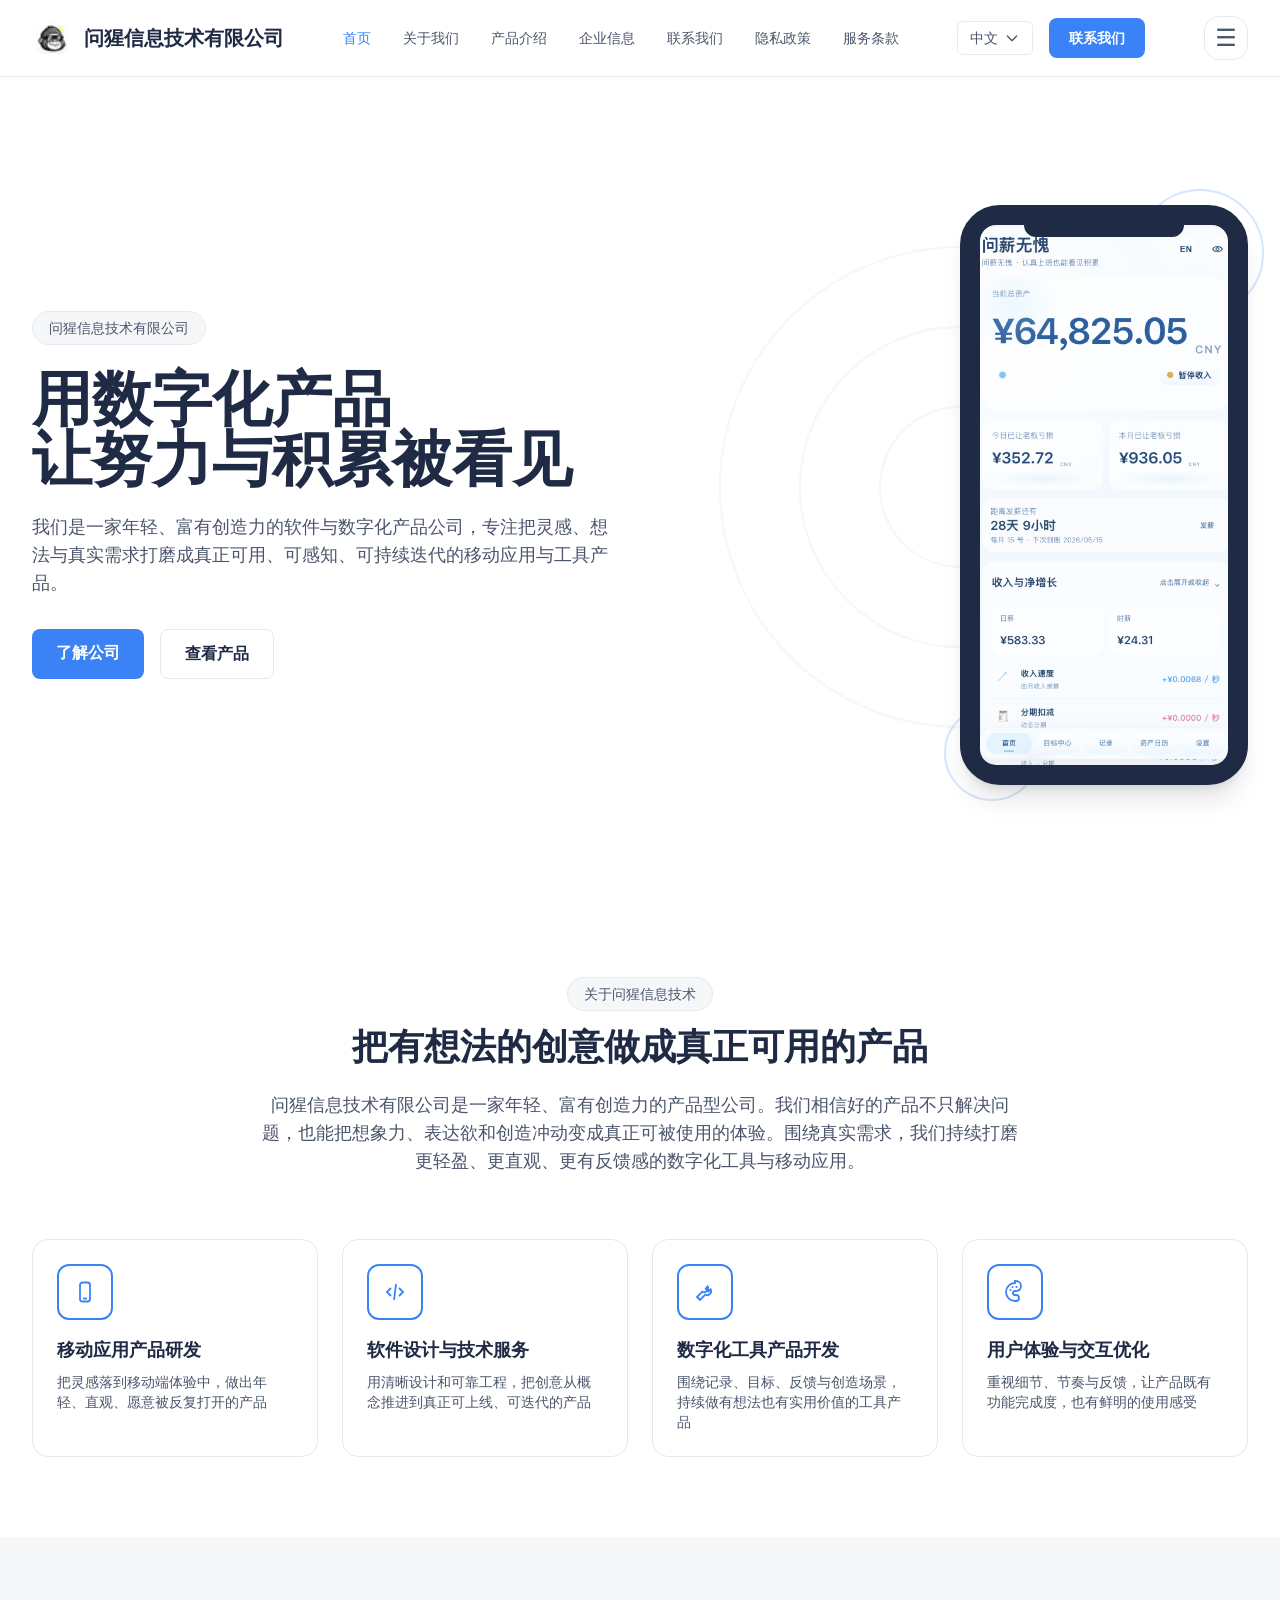
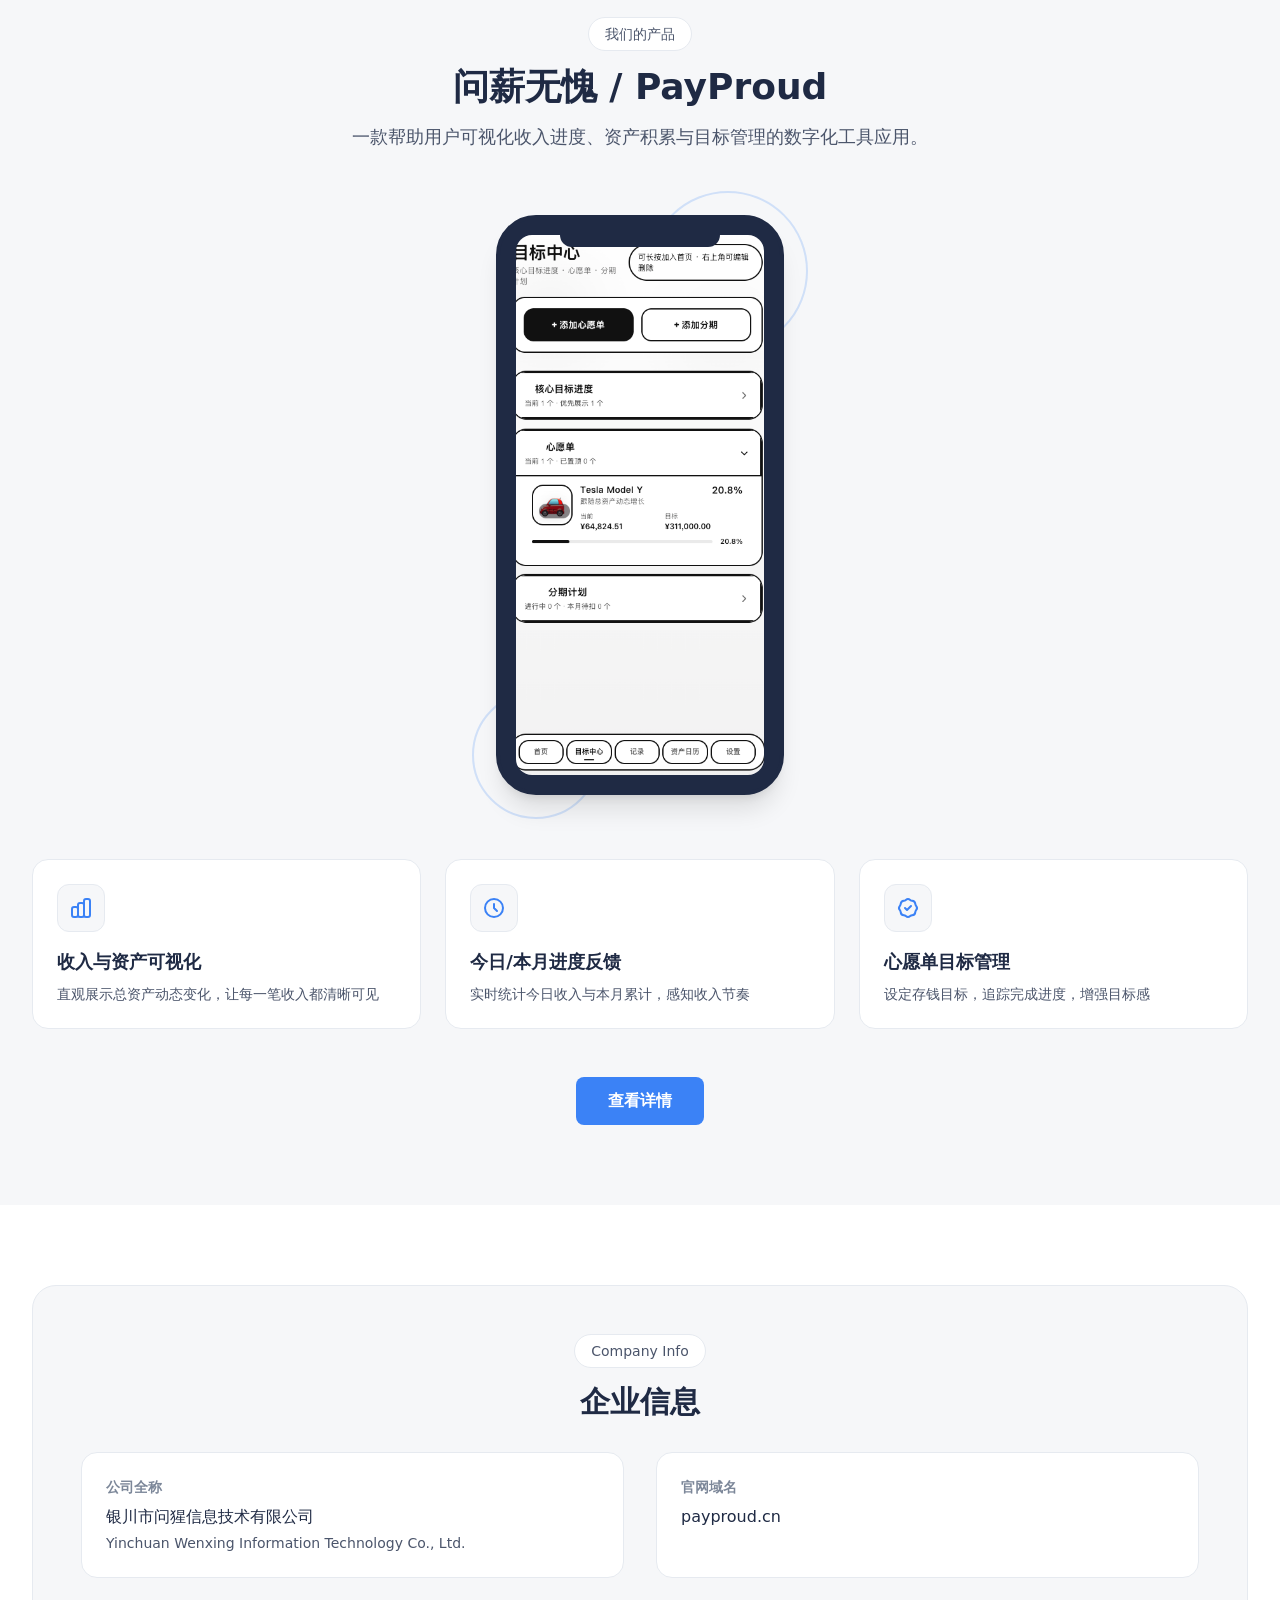
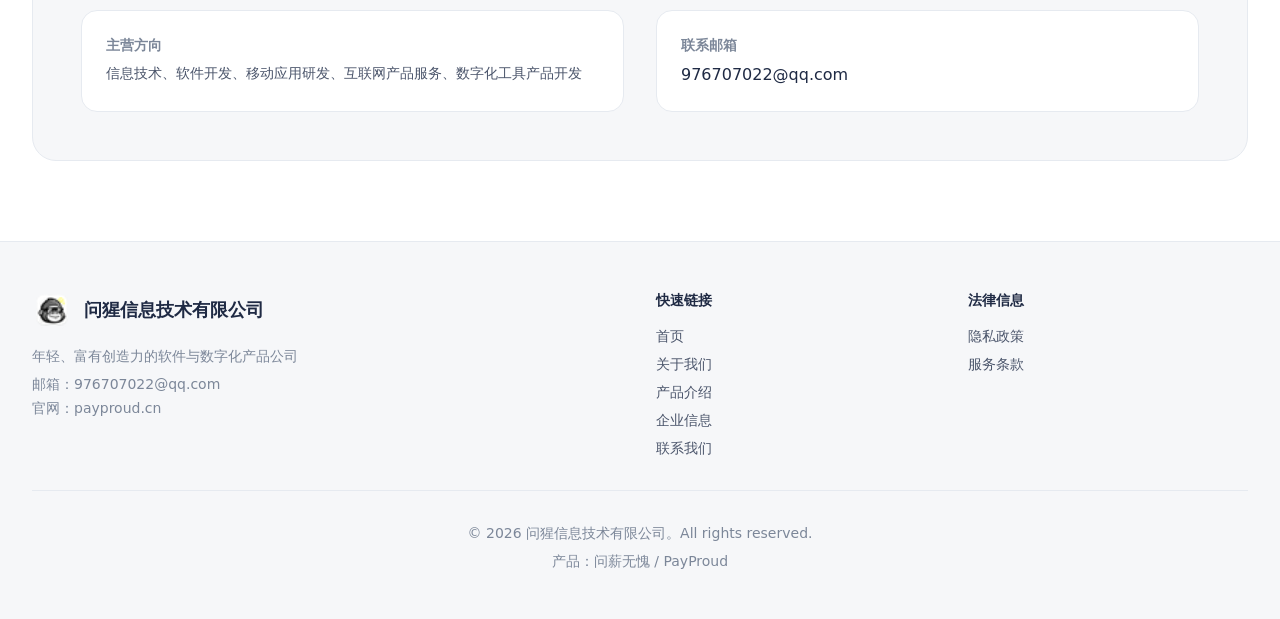
==== index.html @ b12714b0 "Initial website deployment" ====
<!DOCTYPE html>
<html lang="zh-CN">
  <head>
    <meta charset="UTF-8" />
    <meta name="viewport" content="width=device-width, initial-scale=1.0" />
    <title>问猩信息技术有限公司官网 - 年轻且富有创造力的数字化产品公司</title>
    <meta name="description" content="问猩信息技术有限公司是一家年轻、富有创造力的软件与数字化产品公司，专注把有价值的想法打磨成真正可用的移动应用与工具产品。" />
    <link rel="icon" href="favicon.ico" type="image/x-icon" />
    <link rel="stylesheet" href="assets/css/style.css" />
    <script src="assets/js/main.js" defer></script>
  </head>
  <body data-page="home">
    <div data-site-header></div>
    <main>
<div class="min-h-screen bg-white">
        <section class="home-hero relative pt-24 pb-20 md:pt-32 md:pb-28 bg-white overflow-hidden">
          <div class="absolute top-0 right-0 w-1/2 h-full opacity-5">
            <svg viewBox="0 0 400 400" class="w-full h-full">
              <circle cx="200" cy="200" r="150" stroke="#3B82F6" stroke-width="1.5" fill="none" />
              <circle cx="200" cy="200" r="100" stroke="#3B82F6" stroke-width="1.5" fill="none" />
              <circle cx="200" cy="200" r="50" stroke="#3B82F6" stroke-width="1.5" fill="none" />
            </svg>
          </div>
          
          <div class="max-w-7xl mx-auto px-4 sm:px-6 lg:px-8">
            <div class="grid grid-cols-1 lg:grid-cols-2 gap-12 items-center">
              <div>
                <div class="inline-block px-4 py-1.5 bg-[#F6F7F9] border border-[#E6EAF0] rounded-full text-sm text-[#4B556B] mb-6">
                  问猩信息技术有限公司
                </div>
                <h1 class="text-4xl md:text-5xl lg:text-6xl font-bold text-[#1F2A44] leading-tight mb-6">
                  用数字化产品
                  <br />
                  让努力与积累被看见
                </h1>
                <p class="text-lg text-[#4B556B] mb-8 max-w-xl">
                  我们是一家年轻、富有创造力的软件与数字化产品公司，专注把灵感、想法与真实需求打磨成真正可用、可感知、可持续迭代的移动应用与工具产品。
                </p>
                <div class="flex flex-col sm:flex-row gap-4">
                  <a href="about.html" class="px-6 py-3 bg-[#3B82F6] text-white font-semibold rounded-lg hover:bg-[#2563EB] transition-colors text-center">

                    了解公司
                  </a>
                  <a href="product.html" class="px-6 py-3 bg-white text-[#1F2A44] font-semibold rounded-lg border border-[#E6EAF0] hover:bg-[#F6F7F9] transition-colors text-center">

                    查看产品
                  </a>
                </div>
              </div>

              <div class="device-showcase flex justify-center lg:justify-end">
                <div class="relative">
                  <div class="device-orbit device-orbit-lg absolute -top-4 -right-4 w-32 h-32 border-2 border-[#3B82F6]/20 rounded-full" ></div>
                  <div class="device-orbit device-orbit-sm absolute -bottom-4 -left-4 w-24 h-24 border-2 border-[#3B82F6]/20 rounded-full" ></div>
                  <div class="device-frame w-72 h-[580px] bg-[#1F2A44] rounded-[2.5rem] border-4 border-[#1F2A44] shadow-xl overflow-hidden">
                    <div class="device-notch absolute top-0 left-1/2 transform -translate-x-1/2 w-40 h-7 bg-[#1F2A44] rounded-b-xl z-10" ></div>
                    <div class="device-screen w-full h-full flex items-center justify-center p-4">
                      <img
                        src="assets/images/payproud-app-preview.png"
                        alt="问薪无愧首页界面展示"
                        class="w-full h-full object-cover rounded-2xl" />

                    </div>
                  </div>
                </div>
              </div>
            </div>
          </div>
        </section>

        <section class="py-20 bg-white">
          <div class="max-w-7xl mx-auto px-4 sm:px-6 lg:px-8">
            <div class="text-center mb-16">
              <span class="inline-block px-4 py-1.5 bg-[#F6F7F9] border border-[#E6EAF0] rounded-full text-sm text-[#4B556B] mb-4">
                关于问猩信息技术
              </span>
              <h2 class="text-3xl md:text-4xl font-bold text-[#1F2A44] mb-6">
                把有想法的创意做成真正可用的产品
              </h2>
              <p class="text-lg text-[#4B556B] max-w-3xl mx-auto">
                问猩信息技术有限公司是一家年轻、富有创造力的产品型公司。我们相信好的产品不只解决问题，也能把想象力、表达欲和创造冲动变成真正可被使用的体验。围绕真实需求，我们持续打磨更轻盈、更直观、更有反馈感的数字化工具与移动应用。
              </p>
            </div>

            <div class="grid grid-cols-1 md:grid-cols-2 lg:grid-cols-4 gap-6">
              <div class="group p-6 bg-white border border-[#E6EAF0] rounded-2xl hover:shadow-lg hover:shadow-[#1F2A44]/5 transition-all duration-300">
                <div class="w-14 h-14 border-2 border-[#3B82F6] rounded-xl flex items-center justify-center mb-4 group-hover:bg-[#3B82F6] transition-colors">
                  <svg class="w-6 h-6 text-[#3B82F6] group-hover:text-white transition-colors" viewBox="0 0 24 24" fill="none" stroke="currentColor" stroke-width="1.8"><rect x="7" y="2.5" width="10" height="19" rx="2.5"></rect><path d="M10 18.5h4"></path></svg>
                </div>
                <h3 class="text-lg font-semibold text-[#1F2A44] mb-2">
                  移动应用产品研发
                </h3>
                <p class="text-[#4B556B] text-sm">
                  把灵感落到移动端体验中，做出年轻、直观、愿意被反复打开的产品
                </p>
              </div>

              <div class="group p-6 bg-white border border-[#E6EAF0] rounded-2xl hover:shadow-lg hover:shadow-[#1F2A44]/5 transition-all duration-300">
                <div class="w-14 h-14 border-2 border-[#3B82F6] rounded-xl flex items-center justify-center mb-4 group-hover:bg-[#3B82F6] transition-colors">
                  <svg class="w-6 h-6 text-[#3B82F6] group-hover:text-white transition-colors" viewBox="0 0 24 24" fill="none" stroke="currentColor" stroke-width="1.8"><path d="M8 8l-4 4 4 4"></path><path d="M16 8l4 4-4 4"></path><path d="M13 4l-2 16"></path></svg>
                </div>
                <h3 class="text-lg font-semibold text-[#1F2A44] mb-2">
                  软件设计与技术服务
                </h3>
                <p class="text-[#4B556B] text-sm">
                  用清晰设计和可靠工程，把创意从概念推进到真正可上线、可迭代的产品
                </p>
              </div>

              <div class="group p-6 bg-white border border-[#E6EAF0] rounded-2xl hover:shadow-lg hover:shadow-[#1F2A44]/5 transition-all duration-300">
                <div class="w-14 h-14 border-2 border-[#3B82F6] rounded-xl flex items-center justify-center mb-4 group-hover:bg-[#3B82F6] transition-colors">
                  <svg class="w-6 h-6 text-[#3B82F6] group-hover:text-white transition-colors" viewBox="0 0 24 24" fill="none" stroke="currentColor" stroke-width="1.8"><path d="M14.7 6.3a4 4 0 01-5.4 5.4L4 17l3 3 5.3-5.3a4 4 0 005.4-5.4l-2.2 2.2-2.8-2.8 2-2.4z"></path></svg>
                </div>
                <h3 class="text-lg font-semibold text-[#1F2A44] mb-2">
                  数字化工具产品开发
                </h3>
                <p class="text-[#4B556B] text-sm">
                  围绕记录、目标、反馈与创造场景，持续做有想法也有实用价值的工具产品
                </p>
              </div>

              <div class="group p-6 bg-white border border-[#E6EAF0] rounded-2xl hover:shadow-lg hover:shadow-[#1F2A44]/5 transition-all duration-300">
                <div class="w-14 h-14 border-2 border-[#3B82F6] rounded-xl flex items-center justify-center mb-4 group-hover:bg-[#3B82F6] transition-colors">
                  <svg class="w-6 h-6 text-[#3B82F6] group-hover:text-white transition-colors" viewBox="0 0 24 24" fill="none" stroke="currentColor" stroke-width="1.8"><path d="M12 3a9 9 0 100 18h1a3 3 0 000-6h-1a2 2 0 010-4h1a5 5 0 000-10h-1z"></path><circle cx="7.5" cy="10" r="1" fill="currentColor" stroke="none"></circle><circle cx="9.5" cy="7" r="1" fill="currentColor" stroke="none"></circle><circle cx="13.5" cy="7" r="1" fill="currentColor" stroke="none"></circle><circle cx="16.5" cy="10" r="1" fill="currentColor" stroke="none"></circle></svg>
                </div>
                <h3 class="text-lg font-semibold text-[#1F2A44] mb-2">
                  用户体验与交互优化
                </h3>
                <p class="text-[#4B556B] text-sm">
                  重视细节、节奏与反馈，让产品既有功能完成度，也有鲜明的使用感受
                </p>
              </div>
            </div>
          </div>
        </section>

        <section class="py-20 bg-[#F6F7F9]">
          <div class="max-w-7xl mx-auto px-4 sm:px-6 lg:px-8">
            <div class="text-center mb-16">
              <span class="inline-block px-4 py-1.5 bg-white border border-[#E6EAF0] rounded-full text-sm text-[#4B556B] mb-4">
                我们的产品
              </span>
              <h2 class="text-3xl md:text-4xl font-bold text-[#1F2A44] mb-4">
                问薪无愧 / PayProud
              </h2>
              <p class="text-lg text-[#4B556B] max-w-2xl mx-auto">
                一款帮助用户可视化收入进度、资产积累与目标管理的数字化工具应用。
              </p>
            </div>

            <div class="device-showcase flex justify-center mb-16">
              <div class="relative">
                <div class="device-orbit device-orbit-lg absolute -top-6 -right-6 w-40 h-40 border-2 border-[#3B82F6]/20 rounded-full" ></div>
                <div class="device-orbit device-orbit-sm absolute -bottom-6 -left-6 w-32 h-32 border-2 border-[#3B82F6]/20 rounded-full" ></div>
                <div class="device-frame w-72 h-[580px] bg-[#1F2A44] rounded-[2.5rem] border-4 border-[#1F2A44] shadow-xl overflow-hidden">
                  <div class="device-notch absolute top-0 left-1/2 transform -translate-x-1/2 w-40 h-7 bg-[#1F2A44] rounded-b-xl z-10" ></div>
                  <div class="device-screen w-full h-full flex items-center justify-center p-4 mr-0 ml-0 mt-0">
                    <img
                      src="assets/images/payproud-product-preview.png"
                      alt="问薪无愧目标中心界面展示"
                      class="w-full h-full object-cover rounded-2xl" />

                  </div>
                </div>
              </div>
            </div>

            <div class="grid grid-cols-1 md:grid-cols-3 gap-6 mb-12">
              <div class="p-6 bg-white border border-[#E6EAF0] rounded-2xl">
                <div class="w-12 h-12 bg-[#F6F7F9] border border-[#E6EAF0] rounded-xl flex items-center justify-center mb-4">
                  <svg class="w-6 h-6 text-[#3B82F6]" fill="none" stroke="currentColor" viewBox="0 0 24 24">
                    <path stroke-linecap="round" stroke-linejoin="round" stroke-width="2" d="M9 19v-6a2 2 0 00-2-2H5a2 2 0 00-2 2v6a2 2 0 002 2h2a2 2 0 002-2zm0 0V9a2 2 0 012-2h2a2 2 0 012 2v10m-6 0a2 2 0 002 2h2a2 2 0 002-2m0 0V5a2 2 0 012-2h2a2 2 0 012 2v14a2 2 0 01-2 2h-2a2 2 0 01-2-2z" />
                  </svg>
                </div>
                <h3 class="text-lg font-semibold text-[#1F2A44] mb-2">
                  收入与资产可视化
                </h3>
                <p class="text-[#4B556B] text-sm">
                  直观展示总资产动态变化，让每一笔收入都清晰可见
                </p>
              </div>

              <div class="p-6 bg-white border border-[#E6EAF0] rounded-2xl">
                <div class="w-12 h-12 bg-[#F6F7F9] border border-[#E6EAF0] rounded-xl flex items-center justify-center mb-4">
                  <svg class="w-6 h-6 text-[#3B82F6]" fill="none" stroke="currentColor" viewBox="0 0 24 24">
                    <path stroke-linecap="round" stroke-linejoin="round" stroke-width="2" d="M12 8v4l3 3m6-3a9 9 0 11-18 0 9 9 0 0118 0z" />
                  </svg>
                </div>
                <h3 class="text-lg font-semibold text-[#1F2A44] mb-2">
                  今日/本月进度反馈
                </h3>
                <p class="text-[#4B556B] text-sm">
                  实时统计今日收入与本月累计，感知收入节奏
                </p>
              </div>

              <div class="p-6 bg-white border border-[#E6EAF0] rounded-2xl">
                <div class="w-12 h-12 bg-[#F6F7F9] border border-[#E6EAF0] rounded-xl flex items-center justify-center mb-4">
                  <svg class="w-6 h-6 text-[#3B82F6]" fill="none" stroke="currentColor" viewBox="0 0 24 24">
                    <path stroke-linecap="round" stroke-linejoin="round" stroke-width="2" d="M9 12l2 2 4-4M7.835 4.697a3.42 3.42 0 001.946-.806 3.42 3.42 0 014.438 0 3.42 3.42 0 001.946.806 3.42 3.42 0 013.138 3.138 3.42 3.42 0 00.806 1.946 3.42 3.42 0 010 4.438 3.42 3.42 0 00-.806 1.946 3.42 3.42 0 01-3.138 3.138 3.42 3.42 0 00-1.946.806 3.42 3.42 0 01-4.438 0 3.42 3.42 0 00-1.946-.806 3.42 3.42 0 01-3.138-3.138 3.42 3.42 0 00-.806-1.946 3.42 3.42 0 010-4.438 3.42 3.42 0 00.806-1.946 3.42 3.42 0 013.138-3.138z" />
                  </svg>
                </div>
                <h3 class="text-lg font-semibold text-[#1F2A44] mb-2">
                  心愿单目标管理
                </h3>
                <p class="text-[#4B556B] text-sm">
                  设定存钱目标，追踪完成进度，增强目标感
                </p>
              </div>
            </div>

            <div class="text-center">
              <a href="product.html" class="inline-block px-8 py-3 bg-[#3B82F6] text-white font-semibold rounded-lg hover:bg-[#2563EB] transition-colors">

                查看详情
              </a>
            </div>
          </div>
        </section>

        <section class="py-20 bg-white">
          <div class="max-w-7xl mx-auto px-4 sm:px-6 lg:px-8">
            <div class="bg-[#F6F7F9] border border-[#E6EAF0] rounded-3xl p-8 md:p-12">
              <div class="text-center mb-8">
                <span class="inline-block px-4 py-1.5 bg-white border border-[#E6EAF0] rounded-full text-sm text-[#4B556B] mb-4">
                  Company Info
                </span>
                <h2 class="text-2xl md:text-3xl font-bold text-[#1F2A44] mb-4">
                  企业信息
                </h2>
              </div>
              <div class="grid grid-cols-1 md:grid-cols-2 gap-8">
                <div class="p-6 bg-white border border-[#E6EAF0] rounded-2xl">
                  <h3 class="text-sm font-semibold text-[#7C8799] mb-2">
                    公司全称
                  </h3>
                  <p class="text-[#1F2A44] font-medium mb-1">
                    银川市问猩信息技术有限公司
                  </p>
                  <p class="text-[#4B556B] text-sm">
                    Yinchuan Wenxing Information Technology Co., Ltd.
                  </p>
                </div>
                <div class="p-6 bg-white border border-[#E6EAF0] rounded-2xl">
                  <h3 class="text-sm font-semibold text-[#7C8799] mb-2">
                    官网域名
                  </h3>
                  <p class="text-[#1F2A44] font-medium">
                    payproud.cn
                  </p>
                </div>
                <div class="p-6 bg-white border border-[#E6EAF0] rounded-2xl">
                  <h3 class="text-sm font-semibold text-[#7C8799] mb-2">
                    主营方向
                  </h3>
                  <p class="text-[#4B556B] text-sm">
                    信息技术、软件开发、移动应用研发、互联网产品服务、数字化工具产品开发
                  </p>
                </div>
                <div class="p-6 bg-white border border-[#E6EAF0] rounded-2xl">
                  <h3 class="text-sm font-semibold text-[#7C8799] mb-2">
                    联系邮箱
                  </h3>
                  <p class="text-[#1F2A44] font-medium">
                    976707022@qq.com
                  </p>
                </div>
              </div>
            </div>
          </div>
        </section>
      </div>
    </main>
    <div data-site-footer></div>
  </body>
</html>
---- assets/css/style.css ----
*, ::before, ::after {
  --tw-border-spacing-x: 0;
  --tw-border-spacing-y: 0;
  --tw-translate-x: 0;
  --tw-translate-y: 0;
  --tw-rotate: 0;
  --tw-skew-x: 0;
  --tw-skew-y: 0;
  --tw-scale-x: 1;
  --tw-scale-y: 1;
  --tw-pan-x:  ;
  --tw-pan-y:  ;
  --tw-pinch-zoom:  ;
  --tw-scroll-snap-strictness: proximity;
  --tw-gradient-from-position:  ;
  --tw-gradient-via-position:  ;
  --tw-gradient-to-position:  ;
  --tw-ordinal:  ;
  --tw-slashed-zero:  ;
  --tw-numeric-figure:  ;
  --tw-numeric-spacing:  ;
  --tw-numeric-fraction:  ;
  --tw-ring-inset:  ;
  --tw-ring-offset-width: 0px;
  --tw-ring-offset-color: #fff;
  --tw-ring-color: rgb(59 130 246 / 0.5);
  --tw-ring-offset-shadow: 0 0 #0000;
  --tw-ring-shadow: 0 0 #0000;
  --tw-shadow: 0 0 #0000;
  --tw-shadow-colored: 0 0 #0000;
  --tw-blur:  ;
  --tw-brightness:  ;
  --tw-contrast:  ;
  --tw-grayscale:  ;
  --tw-hue-rotate:  ;
  --tw-invert:  ;
  --tw-saturate:  ;
  --tw-sepia:  ;
  --tw-drop-shadow:  ;
  --tw-backdrop-blur:  ;
  --tw-backdrop-brightness:  ;
  --tw-backdrop-contrast:  ;
  --tw-backdrop-grayscale:  ;
  --tw-backdrop-hue-rotate:  ;
  --tw-backdrop-invert:  ;
  --tw-backdrop-opacity:  ;
  --tw-backdrop-saturate:  ;
  --tw-backdrop-sepia:  ;
  --tw-contain-size:  ;
  --tw-contain-layout:  ;
  --tw-contain-paint:  ;
  --tw-contain-style:  ;
}

::backdrop {
  --tw-border-spacing-x: 0;
  --tw-border-spacing-y: 0;
  --tw-translate-x: 0;
  --tw-translate-y: 0;
  --tw-rotate: 0;
  --tw-skew-x: 0;
  --tw-skew-y: 0;
  --tw-scale-x: 1;
  --tw-scale-y: 1;
  --tw-pan-x:  ;
  --tw-pan-y:  ;
  --tw-pinch-zoom:  ;
  --tw-scroll-snap-strictness: proximity;
  --tw-gradient-from-position:  ;
  --tw-gradient-via-position:  ;
  --tw-gradient-to-position:  ;
  --tw-ordinal:  ;
  --tw-slashed-zero:  ;
  --tw-numeric-figure:  ;
  --tw-numeric-spacing:  ;
  --tw-numeric-fraction:  ;
  --tw-ring-inset:  ;
  --tw-ring-offset-width: 0px;
  --tw-ring-offset-color: #fff;
  --tw-ring-color: rgb(59 130 246 / 0.5);
  --tw-ring-offset-shadow: 0 0 #0000;
  --tw-ring-shadow: 0 0 #0000;
  --tw-shadow: 0 0 #0000;
  --tw-shadow-colored: 0 0 #0000;
  --tw-blur:  ;
  --tw-brightness:  ;
  --tw-contrast:  ;
  --tw-grayscale:  ;
  --tw-hue-rotate:  ;
  --tw-invert:  ;
  --tw-saturate:  ;
  --tw-sepia:  ;
  --tw-drop-shadow:  ;
  --tw-backdrop-blur:  ;
  --tw-backdrop-brightness:  ;
  --tw-backdrop-contrast:  ;
  --tw-backdrop-grayscale:  ;
  --tw-backdrop-hue-rotate:  ;
  --tw-backdrop-invert:  ;
  --tw-backdrop-opacity:  ;
  --tw-backdrop-saturate:  ;
  --tw-backdrop-sepia:  ;
  --tw-contain-size:  ;
  --tw-contain-layout:  ;
  --tw-contain-paint:  ;
  --tw-contain-style:  ;
}/*
! tailwindcss v3.4.18 | MIT License | https://tailwindcss.com
*//*
1. Prevent padding and border from affecting element width. (https://github.com/mozdevs/cssremedy/issues/4)
2. Allow adding a border to an element by just adding a border-width. (https://github.com/tailwindcss/tailwindcss/pull/116)
*/

*,
::before,
::after {
  box-sizing: border-box; /* 1 */
  border-width: 0; /* 2 */
  border-style: solid; /* 2 */
  border-color: #e5e7eb; /* 2 */
}

::before,
::after {
  --tw-content: '';
}

/*
1. Use a consistent sensible line-height in all browsers.
2. Prevent adjustments of font size after orientation changes in iOS.
3. Use a more readable tab size.
4. Use the user's configured `sans` font-family by default.
5. Use the user's configured `sans` font-feature-settings by default.
6. Use the user's configured `sans` font-variation-settings by default.
7. Disable tap highlights on iOS
*/

html,
:host {
  line-height: 1.5; /* 1 */
  -webkit-text-size-adjust: 100%; /* 2 */
  -moz-tab-size: 4; /* 3 */
  -o-tab-size: 4;
     tab-size: 4; /* 3 */
  font-family: ui-sans-serif, system-ui, sans-serif, "Apple Color Emoji", "Segoe UI Emoji", "Segoe UI Symbol", "Noto Color Emoji"; /* 4 */
  font-feature-settings: normal; /* 5 */
  font-variation-settings: normal; /* 6 */
  -webkit-tap-highlight-color: transparent; /* 7 */
}

/*
1. Remove the margin in all browsers.
2. Inherit line-height from `html` so users can set them as a class directly on the `html` element.
*/

body {
  margin: 0; /* 1 */
  line-height: inherit; /* 2 */
}

/*
1. Add the correct height in Firefox.
2. Correct the inheritance of border color in Firefox. (https://bugzilla.mozilla.org/show_bug.cgi?id=190655)
3. Ensure horizontal rules are visible by default.
*/

hr {
  height: 0; /* 1 */
  color: inherit; /* 2 */
  border-top-width: 1px; /* 3 */
}

/*
Add the correct text decoration in Chrome, Edge, and Safari.
*/

abbr:where([title]) {
  -webkit-text-decoration: underline dotted;
          text-decoration: underline dotted;
}

/*
Remove the default font size and weight for headings.
*/

h1,
h2,
h3,
h4,
h5,
h6 {
  font-size: inherit;
  font-weight: inherit;
}

/*
Reset links to optimize for opt-in styling instead of opt-out.
*/

a {
  color: inherit;
  text-decoration: inherit;
}

/*
Add the correct font weight in Edge and Safari.
*/

b,
strong {
  font-weight: bolder;
}

/*
1. Use the user's configured `mono` font-family by default.
2. Use the user's configured `mono` font-feature-settings by default.
3. Use the user's configured `mono` font-variation-settings by default.
4. Correct the odd `em` font sizing in all browsers.
*/

code,
kbd,
samp,
pre {
  font-family: ui-monospace, SFMono-Regular, Menlo, Monaco, Consolas, "Liberation Mono", "Courier New", monospace; /* 1 */
  font-feature-settings: normal; /* 2 */
  font-variation-settings: normal; /* 3 */
  font-size: 1em; /* 4 */
}

/*
Add the correct font size in all browsers.
*/

small {
  font-size: 80%;
}

/*
Prevent `sub` and `sup` elements from affecting the line height in all browsers.
*/

sub,
sup {
  font-size: 75%;
  line-height: 0;
  position: relative;
  vertical-align: baseline;
}

sub {
  bottom: -0.25em;
}

sup {
  top: -0.5em;
}

/*
1. Remove text indentation from table contents in Chrome and Safari. (https://bugs.chromium.org/p/chromium/issues/detail?id=999088, https://bugs.webkit.org/show_bug.cgi?id=201297)
2. Correct table border color inheritance in all Chrome and Safari. (https://bugs.chromium.org/p/chromium/issues/detail?id=935729, https://bugs.webkit.org/show_bug.cgi?id=195016)
3. Remove gaps between table borders by default.
*/

table {
  text-indent: 0; /* 1 */
  border-color: inherit; /* 2 */
  border-collapse: collapse; /* 3 */
}

/*
1. Change the font styles in all browsers.
2. Remove the margin in Firefox and Safari.
3. Remove default padding in all browsers.
*/

button,
input,
optgroup,
select,
textarea {
  font-family: inherit; /* 1 */
  font-feature-settings: inherit; /* 1 */
  font-variation-settings: inherit; /* 1 */
  font-size: 100%; /* 1 */
  font-weight: inherit; /* 1 */
  line-height: inherit; /* 1 */
  letter-spacing: inherit; /* 1 */
  color: inherit; /* 1 */
  margin: 0; /* 2 */
  padding: 0; /* 3 */
}

/*
Remove the inheritance of text transform in Edge and Firefox.
*/

button,
select {
  text-transform: none;
}

/*
1. Correct the inability to style clickable types in iOS and Safari.
2. Remove default button styles.
*/

button,
input:where([type='button']),
input:where([type='reset']),
input:where([type='submit']) {
  -webkit-appearance: button; /* 1 */
  background-color: transparent; /* 2 */
  background-image: none; /* 2 */
}

/*
Use the modern Firefox focus style for all focusable elements.
*/

:-moz-focusring {
  outline: auto;
}

/*
Remove the additional `:invalid` styles in Firefox. (https://github.com/mozilla/gecko-dev/blob/2f9eacd9d3d995c937b4251a5557d95d494c9be1/layout/style/res/forms.css#L728-L737)
*/

:-moz-ui-invalid {
  box-shadow: none;
}

/*
Add the correct vertical alignment in Chrome and Firefox.
*/

progress {
  vertical-align: baseline;
}

/*
Correct the cursor style of increment and decrement buttons in Safari.
*/

::-webkit-inner-spin-button,
::-webkit-outer-spin-button {
  height: auto;
}

/*
1. Correct the odd appearance in Chrome and Safari.
2. Correct the outline style in Safari.
*/

[type='search'] {
  -webkit-appearance: textfield; /* 1 */
  outline-offset: -2px; /* 2 */
}

/*
Remove the inner padding in Chrome and Safari on macOS.
*/

::-webkit-search-decoration {
  -webkit-appearance: none;
}

/*
1. Correct the inability to style clickable types in iOS and Safari.
2. Change font properties to `inherit` in Safari.
*/

::-webkit-file-upload-button {
  -webkit-appearance: button; /* 1 */
  font: inherit; /* 2 */
}

/*
Add the correct display in Chrome and Safari.
*/

summary {
  display: list-item;
}

/*
Removes the default spacing and border for appropriate elements.
*/

blockquote,
dl,
dd,
h1,
h2,
h3,
h4,
h5,
h6,
hr,
figure,
p,
pre {
  margin: 0;
}

fieldset {
  margin: 0;
  padding: 0;
}

legend {
  padding: 0;
}

ol,
ul,
menu {
  list-style: none;
  margin: 0;
  padding: 0;
}

/*
Reset default styling for dialogs.
*/
dialog {
  padding: 0;
}

/*
Prevent resizing textareas horizontally by default.
*/

textarea {
  resize: vertical;
}

/*
1. Reset the default placeholder opacity in Firefox. (https://github.com/tailwindlabs/tailwindcss/issues/3300)
2. Set the default placeholder color to the user's configured gray 400 color.
*/

input::-moz-placeholder, textarea::-moz-placeholder {
  opacity: 1; /* 1 */
  color: #9ca3af; /* 2 */
}

input::placeholder,
textarea::placeholder {
  opacity: 1; /* 1 */
  color: #9ca3af; /* 2 */
}

/*
Set the default cursor for buttons.
*/

button,
[role="button"] {
  cursor: pointer;
}

/*
Make sure disabled buttons don't get the pointer cursor.
*/
:disabled {
  cursor: default;
}

/*
1. Make replaced elements `display: block` by default. (https://github.com/mozdevs/cssremedy/issues/14)
2. Add `vertical-align: middle` to align replaced elements more sensibly by default. (https://github.com/jensimmons/cssremedy/issues/14#issuecomment-634934210)
   This can trigger a poorly considered lint error in some tools but is included by design.
*/

img,
svg,
video,
canvas,
audio,
iframe,
embed,
object {
  display: block; /* 1 */
  vertical-align: middle; /* 2 */
}

/*
Constrain images and videos to the parent width and preserve their intrinsic aspect ratio. (https://github.com/mozdevs/cssremedy/issues/14)
*/

img,
video {
  max-width: 100%;
  height: auto;
}

/* Make elements with the HTML hidden attribute stay hidden by default */
[hidden]:where(:not([hidden="until-found"])) {
  display: none;
}
  :root {
    --background: 0 0% 100%;
    --foreground: 0 0% 3.9%;
    --card: 0 0% 100%;
    --card-foreground: 0 0% 3.9%;
    --popover: 0 0% 100%;
    --popover-foreground: 0 0% 3.9%;
    --primary: 0 0% 9%;
    --primary-foreground: 0 0% 98%;
    --secondary: 0 0% 96.1%;
    --secondary-foreground: 0 0% 9%;
    --muted: 0 0% 96.1%;
    --muted-foreground: 0 0% 45.1%;
    --accent: 0 0% 96.1%;
    --accent-foreground: 0 0% 9%;
    --destructive: 0 84.2% 60.2%;
    --destructive-foreground: 0 0% 98%;
    --border: 0 0% 89.8%;
    --input: 0 0% 89.8%;
    --ring: 0 0% 3.9%;
    --chart-1: 12 76% 61%;
    --chart-2: 173 58% 39%;
    --chart-3: 197 37% 24%;
    --chart-4: 43 74% 66%;
    --chart-5: 27 87% 67%;
    --radius: 0.5rem;
    --sidebar-background: 0 0% 98%;
    --sidebar-foreground: 240 5.3% 26.1%;
    --sidebar-primary: 240 5.9% 10%;
    --sidebar-primary-foreground: 0 0% 98%;
    --sidebar-accent: 240 4.8% 95.9%;
    --sidebar-accent-foreground: 240 5.9% 10%;
    --sidebar-border: 220 13% 91%;
    --sidebar-ring: 217.2 91.2% 59.8%
  }
  * {
  border-color: hsl(var(--border));
}

  body {
  background-color: hsl(var(--background));
  color: hsl(var(--foreground));
}
.prose {
  color: var(--tw-prose-body);
  max-width: 100ch;
}
.prose :where(p):not(:where([class~="not-prose"],[class~="not-prose"] *)) {
  margin-top: 1.25em;
  margin-bottom: 1.25em;
}
.prose :where([class~="lead"]):not(:where([class~="not-prose"],[class~="not-prose"] *)) {
  color: var(--tw-prose-lead);
  font-size: 1.25em;
  line-height: 1.6;
  margin-top: 1.2em;
  margin-bottom: 1.2em;
}
.prose :where(a):not(:where([class~="not-prose"],[class~="not-prose"] *)) {
  color: var(--tw-prose-links);
  text-decoration: underline;
  font-weight: 500;
}
.prose :where(strong):not(:where([class~="not-prose"],[class~="not-prose"] *)) {
  color: var(--tw-prose-bold);
  font-weight: 600;
}
.prose :where(a strong):not(:where([class~="not-prose"],[class~="not-prose"] *)) {
  color: inherit;
}
.prose :where(blockquote strong):not(:where([class~="not-prose"],[class~="not-prose"] *)) {
  color: inherit;
}
.prose :where(thead th strong):not(:where([class~="not-prose"],[class~="not-prose"] *)) {
  color: inherit;
}
.prose :where(ol):not(:where([class~="not-prose"],[class~="not-prose"] *)) {
  list-style-type: decimal;
  margin-top: 1.25em;
  margin-bottom: 1.25em;
  padding-inline-start: 1.625em;
}
.prose :where(ol[type="A"]):not(:where([class~="not-prose"],[class~="not-prose"] *)) {
  list-style-type: upper-alpha;
}
.prose :where(ol[type="a"]):not(:where([class~="not-prose"],[class~="not-prose"] *)) {
  list-style-type: lower-alpha;
}
.prose :where(ol[type="A" s]):not(:where([class~="not-prose"],[class~="not-prose"] *)) {
  list-style-type: upper-alpha;
}
.prose :where(ol[type="a" s]):not(:where([class~="not-prose"],[class~="not-prose"] *)) {
  list-style-type: lower-alpha;
}
.prose :where(ol[type="I"]):not(:where([class~="not-prose"],[class~="not-prose"] *)) {
  list-style-type: upper-roman;
}
.prose :where(ol[type="i"]):not(:where([class~="not-prose"],[class~="not-prose"] *)) {
  list-style-type: lower-roman;
}
.prose :where(ol[type="I" s]):not(:where([class~="not-prose"],[class~="not-prose"] *)) {
  list-style-type: upper-roman;
}
.prose :where(ol[type="i" s]):not(:where([class~="not-prose"],[class~="not-prose"] *)) {
  list-style-type: lower-roman;
}
.prose :where(ol[type="1"]):not(:where([class~="not-prose"],[class~="not-prose"] *)) {
  list-style-type: decimal;
}
.prose :where(ul):not(:where([class~="not-prose"],[class~="not-prose"] *)) {
  list-style-type: disc;
  margin-top: 1.25em;
  margin-bottom: 1.25em;
  padding-inline-start: 1.625em;
}
.prose :where(ol > li):not(:where([class~="not-prose"],[class~="not-prose"] *))::marker {
  font-weight: 400;
  color: var(--tw-prose-counters);
}
.prose :where(ul > li):not(:where([class~="not-prose"],[class~="not-prose"] *))::marker {
  color: var(--tw-prose-bullets);
}
.prose :where(dt):not(:where([class~="not-prose"],[class~="not-prose"] *)) {
  color: var(--tw-prose-headings);
  font-weight: 600;
  margin-top: 1.25em;
}
.prose :where(hr):not(:where([class~="not-prose"],[class~="not-prose"] *)) {
  border-color: var(--tw-prose-hr);
  border-top-width: 1px;
  margin-top: 3em;
  margin-bottom: 3em;
}
.prose :where(blockquote):not(:where([class~="not-prose"],[class~="not-prose"] *)) {
  font-weight: 500;
  font-style: italic;
  color: var(--tw-prose-quotes);
  border-inline-start-width: 0.25rem;
  border-inline-start-color: var(--tw-prose-quote-borders);
  quotes: "\201C""\201D""\2018""\2019";
  margin-top: 1.6em;
  margin-bottom: 1.6em;
  padding-inline-start: 1em;
}
.prose :where(blockquote p:first-of-type):not(:where([class~="not-prose"],[class~="not-prose"] *))::before {
  content: open-quote;
}
.prose :where(blockquote p:last-of-type):not(:where([class~="not-prose"],[class~="not-prose"] *))::after {
  content: close-quote;
}
.prose :where(h1):not(:where([class~="not-prose"],[class~="not-prose"] *)) {
  color: var(--tw-prose-headings);
  font-weight: 800;
  font-size: 2.25em;
  margin-top: 0;
  margin-bottom: 0.8888889em;
  line-height: 1.1111111;
}
.prose :where(h1 strong):not(:where([class~="not-prose"],[class~="not-prose"] *)) {
  font-weight: 900;
  color: inherit;
}
.prose :where(h2):not(:where([class~="not-prose"],[class~="not-prose"] *)) {
  color: var(--tw-prose-headings);
  font-weight: 700;
  font-size: 1.5em;
  margin-top: 2em;
  margin-bottom: 1em;
  line-height: 1.3333333;
}
.prose :where(h2 strong):not(:where([class~="not-prose"],[class~="not-prose"] *)) {
  font-weight: 800;
  color: inherit;
}
.prose :where(h3):not(:where([class~="not-prose"],[class~="not-prose"] *)) {
  color: var(--tw-prose-headings);
  font-weight: 600;
  font-size: 1.25em;
  margin-top: 1.6em;
  margin-bottom: 0.6em;
  line-height: 1.6;
}
.prose :where(h3 strong):not(:where([class~="not-prose"],[class~="not-prose"] *)) {
  font-weight: 700;
  color: inherit;
}
.prose :where(h4):not(:where([class~="not-prose"],[class~="not-prose"] *)) {
  color: var(--tw-prose-headings);
  font-weight: 600;
  margin-top: 1.5em;
  margin-bottom: 0.5em;
  line-height: 1.5;
}
.prose :where(h4 strong):not(:where([class~="not-prose"],[class~="not-prose"] *)) {
  font-weight: 700;
  color: inherit;
}
.prose :where(img):not(:where([class~="not-prose"],[class~="not-prose"] *)) {
  margin-top: 2em;
  margin-bottom: 2em;
}
.prose :where(picture):not(:where([class~="not-prose"],[class~="not-prose"] *)) {
  display: block;
  margin-top: 2em;
  margin-bottom: 2em;
}
.prose :where(video):not(:where([class~="not-prose"],[class~="not-prose"] *)) {
  margin-top: 2em;
  margin-bottom: 2em;
}
.prose :where(kbd):not(:where([class~="not-prose"],[class~="not-prose"] *)) {
  font-weight: 500;
  font-family: inherit;
  color: var(--tw-prose-kbd);
  box-shadow: 0 0 0 1px var(--tw-prose-kbd-shadows), 0 3px 0 var(--tw-prose-kbd-shadows);
  font-size: 0.875em;
  border-radius: 0.3125rem;
  padding-top: 0.1875em;
  padding-inline-end: 0.375em;
  padding-bottom: 0.1875em;
  padding-inline-start: 0.375em;
}
.prose :where(code):not(:where([class~="not-prose"],[class~="not-prose"] *)) {
  color: var(--tw-prose-code);
  font-weight: 600;
  font-size: 0.875em;
}
.prose :where(code):not(:where([class~="not-prose"],[class~="not-prose"] *))::before {
  content: "`";
}
.prose :where(code):not(:where([class~="not-prose"],[class~="not-prose"] *))::after {
  content: "`";
}
.prose :where(a code):not(:where([class~="not-prose"],[class~="not-prose"] *)) {
  color: inherit;
}
.prose :where(h1 code):not(:where([class~="not-prose"],[class~="not-prose"] *)) {
  color: inherit;
}
.prose :where(h2 code):not(:where([class~="not-prose"],[class~="not-prose"] *)) {
  color: inherit;
  font-size: 0.875em;
}
.prose :where(h3 code):not(:where([class~="not-prose"],[class~="not-prose"] *)) {
  color: inherit;
  font-size: 0.9em;
}
.prose :where(h4 code):not(:where([class~="not-prose"],[class~="not-prose"] *)) {
  color: inherit;
}
.prose :where(blockquote code):not(:where([class~="not-prose"],[class~="not-prose"] *)) {
  color: inherit;
}
.prose :where(thead th code):not(:where([class~="not-prose"],[class~="not-prose"] *)) {
  color: inherit;
}
.prose :where(pre):not(:where([class~="not-prose"],[class~="not-prose"] *)) {
  color: var(--tw-prose-pre-code);
  background-color: var(--tw-prose-pre-bg);
  overflow-x: auto;
  font-weight: 400;
  font-size: 0.875em;
  line-height: 1.7142857;
  margin-top: 1.7142857em;
  margin-bottom: 1.7142857em;
  border-radius: 0.375rem;
  padding-top: 0.8571429em;
  padding-inline-end: 1.1428571em;
  padding-bottom: 0.8571429em;
  padding-inline-start: 1.1428571em;
}
.prose :where(pre code):not(:where([class~="not-prose"],[class~="not-prose"] *)) {
  background-color: transparent;
  border-width: 0;
  border-radius: 0;
  padding: 0;
  font-weight: inherit;
  color: inherit;
  font-size: inherit;
  font-family: inherit;
  line-height: inherit;
}
.prose :where(pre code):not(:where([class~="not-prose"],[class~="not-prose"] *))::before {
  content: none;
}
.prose :where(pre code):not(:where([class~="not-prose"],[class~="not-prose"] *))::after {
  content: none;
}
.prose :where(table):not(:where([class~="not-prose"],[class~="not-prose"] *)) {
  width: 100%;
  table-layout: auto;
  margin-top: 2em;
  margin-bottom: 2em;
  font-size: 0.875em;
  line-height: 1.7142857;
}
.prose :where(thead):not(:where([class~="not-prose"],[class~="not-prose"] *)) {
  border-bottom-width: 1px;
  border-bottom-color: var(--tw-prose-th-borders);
}
.prose :where(thead th):not(:where([class~="not-prose"],[class~="not-prose"] *)) {
  color: var(--tw-prose-headings);
  font-weight: 600;
  vertical-align: bottom;
  padding-inline-end: 0.5714286em;
  padding-bottom: 0.5714286em;
  padding-inline-start: 0.5714286em;
}
.prose :where(tbody tr):not(:where([class~="not-prose"],[class~="not-prose"] *)) {
  border-bottom-width: 1px;
  border-bottom-color: var(--tw-prose-td-borders);
}
.prose :where(tbody tr:last-child):not(:where([class~="not-prose"],[class~="not-prose"] *)) {
  border-bottom-width: 0;
}
.prose :where(tbody td):not(:where([class~="not-prose"],[class~="not-prose"] *)) {
  vertical-align: baseline;
}
.prose :where(tfoot):not(:where([class~="not-prose"],[class~="not-prose"] *)) {
  border-top-width: 1px;
  border-top-color: var(--tw-prose-th-borders);
}
.prose :where(tfoot td):not(:where([class~="not-prose"],[class~="not-prose"] *)) {
  vertical-align: top;
}
.prose :where(th, td):not(:where([class~="not-prose"],[class~="not-prose"] *)) {
  text-align: start;
}
.prose :where(figure > *):not(:where([class~="not-prose"],[class~="not-prose"] *)) {
  margin-top: 0;
  margin-bottom: 0;
}
.prose :where(figcaption):not(:where([class~="not-prose"],[class~="not-prose"] *)) {
  color: var(--tw-prose-captions);
  font-size: 0.875em;
  line-height: 1.4285714;
  margin-top: 0.8571429em;
}
.prose {
  --tw-prose-body: #374151;
  --tw-prose-headings: #111827;
  --tw-prose-lead: #4b5563;
  --tw-prose-links: #111827;
  --tw-prose-bold: #111827;
  --tw-prose-counters: #6b7280;
  --tw-prose-bullets: #d1d5db;
  --tw-prose-hr: #e5e7eb;
  --tw-prose-quotes: #111827;
  --tw-prose-quote-borders: #e5e7eb;
  --tw-prose-captions: #6b7280;
  --tw-prose-kbd: #111827;
  --tw-prose-kbd-shadows: rgb(17 24 39 / 10%);
  --tw-prose-code: #111827;
  --tw-prose-pre-code: #e5e7eb;
  --tw-prose-pre-bg: #1f2937;
  --tw-prose-th-borders: #d1d5db;
  --tw-prose-td-borders: #e5e7eb;
  --tw-prose-invert-body: #d1d5db;
  --tw-prose-invert-headings: #fff;
  --tw-prose-invert-lead: #9ca3af;
  --tw-prose-invert-links: #fff;
  --tw-prose-invert-bold: #fff;
  --tw-prose-invert-counters: #9ca3af;
  --tw-prose-invert-bullets: #4b5563;
  --tw-prose-invert-hr: #374151;
  --tw-prose-invert-quotes: #f3f4f6;
  --tw-prose-invert-quote-borders: #374151;
  --tw-prose-invert-captions: #9ca3af;
  --tw-prose-invert-kbd: #fff;
  --tw-prose-invert-kbd-shadows: rgb(255 255 255 / 10%);
  --tw-prose-invert-code: #fff;
  --tw-prose-invert-pre-code: #d1d5db;
  --tw-prose-invert-pre-bg: rgb(0 0 0 / 50%);
  --tw-prose-invert-th-borders: #4b5563;
  --tw-prose-invert-td-borders: #374151;
  font-size: 1rem;
  line-height: 1.75;
}
.prose :where(picture > img):not(:where([class~="not-prose"],[class~="not-prose"] *)) {
  margin-top: 0;
  margin-bottom: 0;
}
.prose :where(li):not(:where([class~="not-prose"],[class~="not-prose"] *)) {
  margin-top: 0.5em;
  margin-bottom: 0.5em;
}
.prose :where(ol > li):not(:where([class~="not-prose"],[class~="not-prose"] *)) {
  padding-inline-start: 0.375em;
}
.prose :where(ul > li):not(:where([class~="not-prose"],[class~="not-prose"] *)) {
  padding-inline-start: 0.375em;
}
.prose :where(.prose > ul > li p):not(:where([class~="not-prose"],[class~="not-prose"] *)) {
  margin-top: 0.75em;
  margin-bottom: 0.75em;
}
.prose :where(.prose > ul > li > p:first-child):not(:where([class~="not-prose"],[class~="not-prose"] *)) {
  margin-top: 1.25em;
}
.prose :where(.prose > ul > li > p:last-child):not(:where([class~="not-prose"],[class~="not-prose"] *)) {
  margin-bottom: 1.25em;
}
.prose :where(.prose > ol > li > p:first-child):not(:where([class~="not-prose"],[class~="not-prose"] *)) {
  margin-top: 1.25em;
}
.prose :where(.prose > ol > li > p:last-child):not(:where([class~="not-prose"],[class~="not-prose"] *)) {
  margin-bottom: 1.25em;
}
.prose :where(ul ul, ul ol, ol ul, ol ol):not(:where([class~="not-prose"],[class~="not-prose"] *)) {
  margin-top: 0.75em;
  margin-bottom: 0.75em;
}
.prose :where(dl):not(:where([class~="not-prose"],[class~="not-prose"] *)) {
  margin-top: 1.25em;
  margin-bottom: 1.25em;
}
.prose :where(dd):not(:where([class~="not-prose"],[class~="not-prose"] *)) {
  margin-top: 0.5em;
  padding-inline-start: 1.625em;
}
.prose :where(hr + *):not(:where([class~="not-prose"],[class~="not-prose"] *)) {
  margin-top: 0;
}
.prose :where(h2 + *):not(:where([class~="not-prose"],[class~="not-prose"] *)) {
  margin-top: 0;
}
.prose :where(h3 + *):not(:where([class~="not-prose"],[class~="not-prose"] *)) {
  margin-top: 0;
}
.prose :where(h4 + *):not(:where([class~="not-prose"],[class~="not-prose"] *)) {
  margin-top: 0;
}
.prose :where(thead th:first-child):not(:where([class~="not-prose"],[class~="not-prose"] *)) {
  padding-inline-start: 0;
}
.prose :where(thead th:last-child):not(:where([class~="not-prose"],[class~="not-prose"] *)) {
  padding-inline-end: 0;
}
.prose :where(tbody td, tfoot td):not(:where([class~="not-prose"],[class~="not-prose"] *)) {
  padding-top: 0.5714286em;
  padding-inline-end: 0.5714286em;
  padding-bottom: 0.5714286em;
  padding-inline-start: 0.5714286em;
}
.prose :where(tbody td:first-child, tfoot td:first-child):not(:where([class~="not-prose"],[class~="not-prose"] *)) {
  padding-inline-start: 0;
}
.prose :where(tbody td:last-child, tfoot td:last-child):not(:where([class~="not-prose"],[class~="not-prose"] *)) {
  padding-inline-end: 0;
}
.prose :where(figure):not(:where([class~="not-prose"],[class~="not-prose"] *)) {
  margin-top: 2em;
  margin-bottom: 2em;
}
.prose :where(.prose > :first-child):not(:where([class~="not-prose"],[class~="not-prose"] *)) {
  margin-top: 0;
}
.prose :where(.prose > :last-child):not(:where([class~="not-prose"],[class~="not-prose"] *)) {
  margin-bottom: 0;
}
.prose-lg {
  font-size: 1.125rem;
  line-height: 1.7777778;
}
.prose-lg :where(p):not(:where([class~="not-prose"],[class~="not-prose"] *)) {
  margin-top: 1.3333333em;
  margin-bottom: 1.3333333em;
}
.prose-lg :where([class~="lead"]):not(:where([class~="not-prose"],[class~="not-prose"] *)) {
  font-size: 1.2222222em;
  line-height: 1.4545455;
  margin-top: 1.0909091em;
  margin-bottom: 1.0909091em;
}
.prose-lg :where(blockquote):not(:where([class~="not-prose"],[class~="not-prose"] *)) {
  margin-top: 1.6666667em;
  margin-bottom: 1.6666667em;
  padding-inline-start: 1em;
}
.prose-lg :where(h1):not(:where([class~="not-prose"],[class~="not-prose"] *)) {
  font-size: 2.6666667em;
  margin-top: 0;
  margin-bottom: 0.8333333em;
  line-height: 1;
}
.prose-lg :where(h2):not(:where([class~="not-prose"],[class~="not-prose"] *)) {
  font-size: 1.6666667em;
  margin-top: 1.8666667em;
  margin-bottom: 1.0666667em;
  line-height: 1.3333333;
}
.prose-lg :where(h3):not(:where([class~="not-prose"],[class~="not-prose"] *)) {
  font-size: 1.3333333em;
  margin-top: 1.6666667em;
  margin-bottom: 0.6666667em;
  line-height: 1.5;
}
.prose-lg :where(h4):not(:where([class~="not-prose"],[class~="not-prose"] *)) {
  margin-top: 1.7777778em;
  margin-bottom: 0.4444444em;
  line-height: 1.5555556;
}
.prose-lg :where(img):not(:where([class~="not-prose"],[class~="not-prose"] *)) {
  margin-top: 1.7777778em;
  margin-bottom: 1.7777778em;
}
.prose-lg :where(picture):not(:where([class~="not-prose"],[class~="not-prose"] *)) {
  margin-top: 1.7777778em;
  margin-bottom: 1.7777778em;
}
.prose-lg :where(picture > img):not(:where([class~="not-prose"],[class~="not-prose"] *)) {
  margin-top: 0;
  margin-bottom: 0;
}
.prose-lg :where(video):not(:where([class~="not-prose"],[class~="not-prose"] *)) {
  margin-top: 1.7777778em;
  margin-bottom: 1.7777778em;
}
.prose-lg :where(kbd):not(:where([class~="not-prose"],[class~="not-prose"] *)) {
  font-size: 0.8888889em;
  border-radius: 0.3125rem;
  padding-top: 0.2222222em;
  padding-inline-end: 0.4444444em;
  padding-bottom: 0.2222222em;
  padding-inline-start: 0.4444444em;
}
.prose-lg :where(code):not(:where([class~="not-prose"],[class~="not-prose"] *)) {
  font-size: 0.8888889em;
}
.prose-lg :where(h2 code):not(:where([class~="not-prose"],[class~="not-prose"] *)) {
  font-size: 0.8666667em;
}
.prose-lg :where(h3 code):not(:where([class~="not-prose"],[class~="not-prose"] *)) {
  font-size: 0.875em;
}
.prose-lg :where(pre):not(:where([class~="not-prose"],[class~="not-prose"] *)) {
  font-size: 0.8888889em;
  line-height: 1.75;
  margin-top: 2em;
  margin-bottom: 2em;
  border-radius: 0.375rem;
  padding-top: 1em;
  padding-inline-end: 1.5em;
  padding-bottom: 1em;
  padding-inline-start: 1.5em;
}
.prose-lg :where(ol):not(:where([class~="not-prose"],[class~="not-prose"] *)) {
  margin-top: 1.3333333em;
  margin-bottom: 1.3333333em;
  padding-inline-start: 1.5555556em;
}
.prose-lg :where(ul):not(:where([class~="not-prose"],[class~="not-prose"] *)) {
  margin-top: 1.3333333em;
  margin-bottom: 1.3333333em;
  padding-inline-start: 1.5555556em;
}
.prose-lg :where(li):not(:where([class~="not-prose"],[class~="not-prose"] *)) {
  margin-top: 0.6666667em;
  margin-bottom: 0.6666667em;
}
.prose-lg :where(ol > li):not(:where([class~="not-prose"],[class~="not-prose"] *)) {
  padding-inline-start: 0.4444444em;
}
.prose-lg :where(ul > li):not(:where([class~="not-prose"],[class~="not-prose"] *)) {
  padding-inline-start: 0.4444444em;
}
.prose-lg :where(.prose-lg > ul > li p):not(:where([class~="not-prose"],[class~="not-prose"] *)) {
  margin-top: 0.8888889em;
  margin-bottom: 0.8888889em;
}
.prose-lg :where(.prose-lg > ul > li > p:first-child):not(:where([class~="not-prose"],[class~="not-prose"] *)) {
  margin-top: 1.3333333em;
}
.prose-lg :where(.prose-lg > ul > li > p:last-child):not(:where([class~="not-prose"],[class~="not-prose"] *)) {
  margin-bottom: 1.3333333em;
}
.prose-lg :where(.prose-lg > ol > li > p:first-child):not(:where([class~="not-prose"],[class~="not-prose"] *)) {
  margin-top: 1.3333333em;
}
.prose-lg :where(.prose-lg > ol > li > p:last-child):not(:where([class~="not-prose"],[class~="not-prose"] *)) {
  margin-bottom: 1.3333333em;
}
.prose-lg :where(ul ul, ul ol, ol ul, ol ol):not(:where([class~="not-prose"],[class~="not-prose"] *)) {
  margin-top: 0.8888889em;
  margin-bottom: 0.8888889em;
}
.prose-lg :where(dl):not(:where([class~="not-prose"],[class~="not-prose"] *)) {
  margin-top: 1.3333333em;
  margin-bottom: 1.3333333em;
}
.prose-lg :where(dt):not(:where([class~="not-prose"],[class~="not-prose"] *)) {
  margin-top: 1.3333333em;
}
.prose-lg :where(dd):not(:where([class~="not-prose"],[class~="not-prose"] *)) {
  margin-top: 0.6666667em;
  padding-inline-start: 1.5555556em;
}
.prose-lg :where(hr):not(:where([class~="not-prose"],[class~="not-prose"] *)) {
  margin-top: 3.1111111em;
  margin-bottom: 3.1111111em;
}
.prose-lg :where(hr + *):not(:where([class~="not-prose"],[class~="not-prose"] *)) {
  margin-top: 0;
}
.prose-lg :where(h2 + *):not(:where([class~="not-prose"],[class~="not-prose"] *)) {
  margin-top: 0;
}
.prose-lg :where(h3 + *):not(:where([class~="not-prose"],[class~="not-prose"] *)) {
  margin-top: 0;
}
.prose-lg :where(h4 + *):not(:where([class~="not-prose"],[class~="not-prose"] *)) {
  margin-top: 0;
}
.prose-lg :where(table):not(:where([class~="not-prose"],[class~="not-prose"] *)) {
  font-size: 0.8888889em;
  line-height: 1.5;
}
.prose-lg :where(thead th):not(:where([class~="not-prose"],[class~="not-prose"] *)) {
  padding-inline-end: 0.75em;
  padding-bottom: 0.75em;
  padding-inline-start: 0.75em;
}
.prose-lg :where(thead th:first-child):not(:where([class~="not-prose"],[class~="not-prose"] *)) {
  padding-inline-start: 0;
}
.prose-lg :where(thead th:last-child):not(:where([class~="not-prose"],[class~="not-prose"] *)) {
  padding-inline-end: 0;
}
.prose-lg :where(tbody td, tfoot td):not(:where([class~="not-prose"],[class~="not-prose"] *)) {
  padding-top: 0.75em;
  padding-inline-end: 0.75em;
  padding-bottom: 0.75em;
  padding-inline-start: 0.75em;
}
.prose-lg :where(tbody td:first-child, tfoot td:first-child):not(:where([class~="not-prose"],[class~="not-prose"] *)) {
  padding-inline-start: 0;
}
.prose-lg :where(tbody td:last-child, tfoot td:last-child):not(:where([class~="not-prose"],[class~="not-prose"] *)) {
  padding-inline-end: 0;
}
.prose-lg :where(figure):not(:where([class~="not-prose"],[class~="not-prose"] *)) {
  margin-top: 1.7777778em;
  margin-bottom: 1.7777778em;
}
.prose-lg :where(figure > *):not(:where([class~="not-prose"],[class~="not-prose"] *)) {
  margin-top: 0;
  margin-bottom: 0;
}
.prose-lg :where(figcaption):not(:where([class~="not-prose"],[class~="not-prose"] *)) {
  font-size: 0.8888889em;
  line-height: 1.5;
  margin-top: 1em;
}
.prose-lg :where(.prose-lg > :first-child):not(:where([class~="not-prose"],[class~="not-prose"] *)) {
  margin-top: 0;
}
.prose-lg :where(.prose-lg > :last-child):not(:where([class~="not-prose"],[class~="not-prose"] *)) {
  margin-bottom: 0;
}
.sr-only {
  position: absolute;
  width: 1px;
  height: 1px;
  padding: 0;
  margin: -1px;
  overflow: hidden;
  clip: rect(0, 0, 0, 0);
  white-space: nowrap;
  border-width: 0;
}
.pointer-events-none {
  pointer-events: none;
}
.visible {
  visibility: visible;
}
.invisible {
  visibility: hidden;
}
.fixed {
  position: fixed;
}
.absolute {
  position: absolute;
}
.relative {
  position: relative;
}
.sticky {
  position: sticky;
}
.inset-0 {
  inset: 0px;
}
.inset-x-0 {
  left: 0px;
  right: 0px;
}
.inset-y-0 {
  top: 0px;
  bottom: 0px;
}
.bottom-0 {
  bottom: 0px;
}
.left-0 {
  left: 0px;
}
.left-1\/2 {
  left: 50%;
}
.left-2 {
  left: 0.5rem;
}
.left-\[50\%\] {
  left: 50%;
}
.right-0 {
  right: 0px;
}
.right-1 {
  right: 0.25rem;
}
.right-3 {
  right: 0.75rem;
}
.right-4 {
  right: 1rem;
}
.top-0 {
  top: 0px;
}
.top-1\.5 {
  top: 0.375rem;
}
.top-1\/2 {
  top: 50%;
}
.top-3\.5 {
  top: 0.875rem;
}
.top-4 {
  top: 1rem;
}
.top-\[1px\] {
  top: 1px;
}
.top-\[50\%\] {
  top: 50%;
}
.top-\[60\%\] {
  top: 60%;
}
.top-full {
  top: 100%;
}
.-bottom-4 {
  bottom: -1rem;
}
.-bottom-6 {
  bottom: -1.5rem;
}
.-left-4 {
  left: -1rem;
}
.-left-6 {
  left: -1.5rem;
}
.-right-4 {
  right: -1rem;
}
.-right-6 {
  right: -1.5rem;
}
.-top-4 {
  top: -1rem;
}
.-top-6 {
  top: -1.5rem;
}
.z-10 {
  z-index: 10;
}
.z-20 {
  z-index: 20;
}
.z-40 {
  z-index: 40;
}
.z-50 {
  z-index: 50;
}
.z-\[1\] {
  z-index: 1;
}
.order-first {
  order: -9999;
}
.order-last {
  order: 9999;
}
.\!m-0 {
  margin: 0px !important;
}
.-mx-1 {
  margin-left: -0.25rem;
  margin-right: -0.25rem;
}
.-my-2 {
  margin-top: -0.5rem;
  margin-bottom: -0.5rem;
}
.mx-2 {
  margin-left: 0.5rem;
  margin-right: 0.5rem;
}
.mx-3\.5 {
  margin-left: 0.875rem;
  margin-right: 0.875rem;
}
.mx-auto {
  margin-left: auto;
  margin-right: auto;
}
.my-0 {
  margin-top: 0px;
  margin-bottom: 0px;
}
.my-1 {
  margin-top: 0.25rem;
  margin-bottom: 0.25rem;
}
.mb-0 {
  margin-bottom: 0px;
}
.mb-1 {
  margin-bottom: 0.25rem;
}
.mb-12 {
  margin-bottom: 3rem;
}
.mb-16 {
  margin-bottom: 4rem;
}
.mb-2 {
  margin-bottom: 0.5rem;
}
.mb-3 {
  margin-bottom: 0.75rem;
}
.mb-4 {
  margin-bottom: 1rem;
}
.mb-6 {
  margin-bottom: 1.5rem;
}
.mb-8 {
  margin-bottom: 2rem;
}
.ml-1 {
  margin-left: 0.25rem;
}
.ml-4 {
  margin-left: 1rem;
}
.ml-auto {
  margin-left: auto;
}
.mr-2 {
  margin-right: 0.5rem;
}
.mt-1 {
  margin-top: 0.25rem;
}
.mt-1\.5 {
  margin-top: 0.375rem;
}
.mt-12 {
  margin-top: 3rem;
}
.mt-2 {
  margin-top: 0.5rem;
}
.mt-24 {
  margin-top: 6rem;
}
.mt-4 {
  margin-top: 1rem;
}
.mt-8 {
  margin-top: 2rem;
}
.mt-auto {
  margin-top: auto;
}
.mr-0 {
  margin-right: 0px;
}
.mr-\[1px\] {
  margin-right: 1px;
}
.ml-\[1px\] {
  margin-left: 1px;
}
.mr-\[17px\] {
  margin-right: 17px;
}
.mr-\[16px\] {
  margin-right: 16px;
}
.ml-0 {
  margin-left: 0px;
}
.mt-0 {
  margin-top: 0px;
}
.mt-\[16px\] {
  margin-top: 16px;
}
.mt-\[13px\] {
  margin-top: 13px;
}
.line-clamp-2 {
  overflow: hidden;
  display: -webkit-box;
  -webkit-box-orient: vertical;
  -webkit-line-clamp: 2;
}
.block {
  display: block;
}
.inline-block {
  display: inline-block;
}
.flex {
  display: flex;
}
.inline-flex {
  display: inline-flex;
}
.table {
  display: table;
}
.grid {
  display: grid;
}
.hidden {
  display: none;
}
.aspect-square {
  aspect-ratio: 1 / 1;
}
.size-10 {
  width: 2.5rem;
  height: 2.5rem;
}
.size-3\.5 {
  width: 0.875rem;
  height: 0.875rem;
}
.size-4 {
  width: 1rem;
  height: 1rem;
}
.size-6 {
  width: 1.5rem;
  height: 1.5rem;
}
.size-8 {
  width: 2rem;
  height: 2rem;
}
.size-\[--cell-size\] {
  width: var(--cell-size);
  height: var(--cell-size);
}
.h-1\.5 {
  height: 0.375rem;
}
.h-10 {
  height: 2.5rem;
}
.h-11 {
  height: 2.75rem;
}
.h-12 {
  height: 3rem;
}
.h-16 {
  height: 4rem;
}
.h-2 {
  height: 0.5rem;
}
.h-2\.5 {
  height: 0.625rem;
}
.h-20 {
  height: 5rem;
}
.h-3 {
  height: 0.75rem;
}
.h-3\.5 {
  height: 0.875rem;
}
.h-4 {
  height: 1rem;
}
.h-5 {
  height: 1.25rem;
}
.h-6 {
  height: 1.5rem;
}
.h-7 {
  height: 1.75rem;
}
.h-8 {
  height: 2rem;
}
.h-9 {
  height: 2.25rem;
}
.h-\[--cell-size\] {
  height: var(--cell-size);
}
.h-\[1px\] {
  height: 1px;
}
.h-\[500px\] {
  height: 500px;
}
.h-\[580px\] {
  height: 580px;
}
.h-\[600px\] {
  height: 600px;
}
.h-\[var\(--radix-navigation-menu-viewport-height\)\] {
  height: var(--radix-navigation-menu-viewport-height);
}
.h-\[var\(--radix-select-trigger-height\)\] {
  height: var(--radix-select-trigger-height);
}
.h-auto {
  height: auto;
}
.h-full {
  height: 100%;
}
.h-px {
  height: 1px;
}
.h-svh {
  height: 100svh;
}
.h-14 {
  height: 3.5rem;
}
.h-24 {
  height: 6rem;
}
.h-32 {
  height: 8rem;
}
.h-40 {
  height: 10rem;
}
.h-\[520px\] {
  height: 520px;
}
.max-h-\[--radix-context-menu-content-available-height\] {
  max-height: var(--radix-context-menu-content-available-height);
}
.max-h-\[--radix-select-content-available-height\] {
  max-height: var(--radix-select-content-available-height);
}
.max-h-\[300px\] {
  max-height: 300px;
}
.max-h-\[var\(--radix-dropdown-menu-content-available-height\)\] {
  max-height: var(--radix-dropdown-menu-content-available-height);
}
.min-h-0 {
  min-height: 0px;
}
.min-h-\[80px\] {
  min-height: 80px;
}
.min-h-screen {
  min-height: 100vh;
}
.min-h-svh {
  min-height: 100svh;
}
.w-10 {
  width: 2.5rem;
}
.w-11 {
  width: 2.75rem;
}
.w-12 {
  width: 3rem;
}
.w-16 {
  width: 4rem;
}
.w-2 {
  width: 0.5rem;
}
.w-2\.5 {
  width: 0.625rem;
}
.w-20 {
  width: 5rem;
}
.w-3 {
  width: 0.75rem;
}
.w-3\.5 {
  width: 0.875rem;
}
.w-3\/4 {
  width: 75%;
}
.w-32 {
  width: 8rem;
}
.w-4 {
  width: 1rem;
}
.w-40 {
  width: 10rem;
}
.w-5 {
  width: 1.25rem;
}
.w-6 {
  width: 1.5rem;
}
.w-64 {
  width: 16rem;
}
.w-7 {
  width: 1.75rem;
}
.w-72 {
  width: 18rem;
}
.w-8 {
  width: 2rem;
}
.w-9 {
  width: 2.25rem;
}
.w-\[--cell-size\] {
  width: var(--cell-size);
}
.w-\[--sidebar-width\] {
  width: var(--sidebar-width);
}
.w-\[100px\] {
  width: 100px;
}
.w-\[1px\] {
  width: 1px;
}
.w-auto {
  width: auto;
}
.w-fit {
  width: -moz-fit-content;
  width: fit-content;
}
.w-full {
  width: 100%;
}
.w-max {
  width: -moz-max-content;
  width: max-content;
}
.w-px {
  width: 1px;
}
.w-1\/2 {
  width: 50%;
}
.w-14 {
  width: 3.5rem;
}
.w-24 {
  width: 6rem;
}
.w-\[90\%\] {
  width: 90%;
}
.min-w-0 {
  min-width: 0px;
}
.min-w-10 {
  min-width: 2.5rem;
}
.min-w-11 {
  min-width: 2.75rem;
}
.min-w-5 {
  min-width: 1.25rem;
}
.min-w-9 {
  min-width: 2.25rem;
}
.min-w-\[--cell-size\] {
  min-width: var(--cell-size);
}
.min-w-\[12rem\] {
  min-width: 12rem;
}
.min-w-\[160px\] {
  min-width: 160px;
}
.min-w-\[8rem\] {
  min-width: 8rem;
}
.min-w-\[var\(--radix-select-trigger-width\)\] {
  min-width: var(--radix-select-trigger-width);
}
.max-w-2xl {
  max-width: 42rem;
}
.max-w-3xl {
  max-width: 48rem;
}
.max-w-4xl {
  max-width: 56rem;
}
.max-w-7xl {
  max-width: 80rem;
}
.max-w-\[--skeleton-width\] {
  max-width: var(--skeleton-width);
}
.max-w-lg {
  max-width: 32rem;
}
.max-w-max {
  max-width: -moz-max-content;
  max-width: max-content;
}
.max-w-none {
  max-width: none;
}
.max-w-sm {
  max-width: 24rem;
}
.max-w-xl {
  max-width: 36rem;
}
.flex-1 {
  flex: 1 1 0%;
}
.flex-shrink-0 {
  flex-shrink: 0;
}
.shrink-0 {
  flex-shrink: 0;
}
.grow {
  flex-grow: 1;
}
.basis-full {
  flex-basis: 100%;
}
.caption-bottom {
  caption-side: bottom;
}
.border-collapse {
  border-collapse: collapse;
}
.origin-\[--radix-context-menu-content-transform-origin\] {
  transform-origin: var(--radix-context-menu-content-transform-origin);
}
.origin-\[--radix-dropdown-menu-content-transform-origin\] {
  transform-origin: var(--radix-dropdown-menu-content-transform-origin);
}
.origin-\[--radix-hover-card-content-transform-origin\] {
  transform-origin: var(--radix-hover-card-content-transform-origin);
}
.origin-\[--radix-menubar-content-transform-origin\] {
  transform-origin: var(--radix-menubar-content-transform-origin);
}
.origin-\[--radix-popover-content-transform-origin\] {
  transform-origin: var(--radix-popover-content-transform-origin);
}
.origin-\[--radix-select-content-transform-origin\] {
  transform-origin: var(--radix-select-content-transform-origin);
}
.origin-\[--radix-tooltip-content-transform-origin\] {
  transform-origin: var(--radix-tooltip-content-transform-origin);
}
.-translate-x-1\/2 {
  --tw-translate-x: -50%;
  transform: translate(var(--tw-translate-x), var(--tw-translate-y)) rotate(var(--tw-rotate)) skewX(var(--tw-skew-x)) skewY(var(--tw-skew-y)) scaleX(var(--tw-scale-x)) scaleY(var(--tw-scale-y));
}
.-translate-x-px {
  --tw-translate-x: -1px;
  transform: translate(var(--tw-translate-x), var(--tw-translate-y)) rotate(var(--tw-rotate)) skewX(var(--tw-skew-x)) skewY(var(--tw-skew-y)) scaleX(var(--tw-scale-x)) scaleY(var(--tw-scale-y));
}
.translate-x-\[-50\%\] {
  --tw-translate-x: -50%;
  transform: translate(var(--tw-translate-x), var(--tw-translate-y)) rotate(var(--tw-rotate)) skewX(var(--tw-skew-x)) skewY(var(--tw-skew-y)) scaleX(var(--tw-scale-x)) scaleY(var(--tw-scale-y));
}
.translate-x-px {
  --tw-translate-x: 1px;
  transform: translate(var(--tw-translate-x), var(--tw-translate-y)) rotate(var(--tw-rotate)) skewX(var(--tw-skew-x)) skewY(var(--tw-skew-y)) scaleX(var(--tw-scale-x)) scaleY(var(--tw-scale-y));
}
.translate-y-\[-50\%\] {
  --tw-translate-y: -50%;
  transform: translate(var(--tw-translate-x), var(--tw-translate-y)) rotate(var(--tw-rotate)) skewX(var(--tw-skew-x)) skewY(var(--tw-skew-y)) scaleX(var(--tw-scale-x)) scaleY(var(--tw-scale-y));
}
.rotate-45 {
  --tw-rotate: 45deg;
  transform: translate(var(--tw-translate-x), var(--tw-translate-y)) rotate(var(--tw-rotate)) skewX(var(--tw-skew-x)) skewY(var(--tw-skew-y)) scaleX(var(--tw-scale-x)) scaleY(var(--tw-scale-y));
}
.transform {
  transform: translate(var(--tw-translate-x), var(--tw-translate-y)) rotate(var(--tw-rotate)) skewX(var(--tw-skew-x)) skewY(var(--tw-skew-y)) scaleX(var(--tw-scale-x)) scaleY(var(--tw-scale-y));
}
@keyframes pulse {

  50% {
    opacity: .5;
  }
}
.animate-pulse {
  animation: pulse 2s cubic-bezier(0.4, 0, 0.6, 1) infinite;
}
@keyframes spin {

  to {
    transform: rotate(360deg);
  }
}
.animate-spin {
  animation: spin 1s linear infinite;
}
.cursor-default {
  cursor: default;
}
.cursor-not-allowed {
  cursor: not-allowed;
}
.cursor-pointer {
  cursor: pointer;
}
.cursor-text {
  cursor: text;
}
.touch-none {
  touch-action: none;
}
.select-none {
  -webkit-user-select: none;
     -moz-user-select: none;
          user-select: none;
}
.resize-none {
  resize: none;
}
.list-inside {
  list-style-position: inside;
}
.list-disc {
  list-style-type: disc;
}
.list-none {
  list-style-type: none;
}
.grid-cols-1 {
  grid-template-columns: repeat(1, minmax(0, 1fr));
}
.flex-row {
  flex-direction: row;
}
.flex-col {
  flex-direction: column;
}
.flex-col-reverse {
  flex-direction: column-reverse;
}
.flex-wrap {
  flex-wrap: wrap;
}
.place-content-center {
  place-content: center;
}
.items-start {
  align-items: flex-start;
}
.items-end {
  align-items: flex-end;
}
.items-center {
  align-items: center;
}
.items-stretch {
  align-items: stretch;
}
.justify-start {
  justify-content: flex-start;
}
.justify-center {
  justify-content: center;
}
.justify-between {
  justify-content: space-between;
}
.gap-1 {
  gap: 0.25rem;
}
.gap-1\.5 {
  gap: 0.375rem;
}
.gap-12 {
  gap: 3rem;
}
.gap-2 {
  gap: 0.5rem;
}
.gap-2\.5 {
  gap: 0.625rem;
}
.gap-3 {
  gap: 0.75rem;
}
.gap-4 {
  gap: 1rem;
}
.gap-6 {
  gap: 1.5rem;
}
.gap-7 {
  gap: 1.75rem;
}
.gap-8 {
  gap: 2rem;
}
.space-x-1 > :not([hidden]) ~ :not([hidden]) {
  --tw-space-x-reverse: 0;
  margin-right: calc(0.25rem * var(--tw-space-x-reverse));
  margin-left: calc(0.25rem * calc(1 - var(--tw-space-x-reverse)));
}
.space-y-1\.5 > :not([hidden]) ~ :not([hidden]) {
  --tw-space-y-reverse: 0;
  margin-top: calc(0.375rem * calc(1 - var(--tw-space-y-reverse)));
  margin-bottom: calc(0.375rem * var(--tw-space-y-reverse));
}
.space-y-2 > :not([hidden]) ~ :not([hidden]) {
  --tw-space-y-reverse: 0;
  margin-top: calc(0.5rem * calc(1 - var(--tw-space-y-reverse)));
  margin-bottom: calc(0.5rem * var(--tw-space-y-reverse));
}
.space-y-6 > :not([hidden]) ~ :not([hidden]) {
  --tw-space-y-reverse: 0;
  margin-top: calc(1.5rem * calc(1 - var(--tw-space-y-reverse)));
  margin-bottom: calc(1.5rem * var(--tw-space-y-reverse));
}
.space-y-8 > :not([hidden]) ~ :not([hidden]) {
  --tw-space-y-reverse: 0;
  margin-top: calc(2rem * calc(1 - var(--tw-space-y-reverse)));
  margin-bottom: calc(2rem * var(--tw-space-y-reverse));
}
.self-stretch {
  align-self: stretch;
}
.overflow-auto {
  overflow: auto;
}
.overflow-hidden {
  overflow: hidden;
}
.overflow-y-auto {
  overflow-y: auto;
}
.overflow-x-hidden {
  overflow-x: hidden;
}
.whitespace-nowrap {
  white-space: nowrap;
}
.text-balance {
  text-wrap: balance;
}
.break-words {
  overflow-wrap: break-word;
}
.rounded-2xl {
  border-radius: 1rem;
}
.rounded-\[3rem\] {
  border-radius: 3rem;
}
.rounded-\[calc\(var\(--radius\)-5px\)\] {
  border-radius: calc(var(--radius) - 5px);
}
.rounded-\[inherit\] {
  border-radius: inherit;
}
.rounded-full {
  border-radius: 9999px;
}
.rounded-lg {
  border-radius: var(--radius);
}
.rounded-md {
  border-radius: calc(var(--radius) - 2px);
}
.rounded-none {
  border-radius: 0px;
}
.rounded-sm {
  border-radius: calc(var(--radius) - 4px);
}
.rounded-xl {
  border-radius: 0.75rem;
}
.rounded-3xl {
  border-radius: 1.5rem;
}
.rounded-\[2\.5rem\] {
  border-radius: 2.5rem;
}
.rounded-b-xl {
  border-bottom-right-radius: 0.75rem;
  border-bottom-left-radius: 0.75rem;
}
.rounded-l-md {
  border-top-left-radius: calc(var(--radius) - 2px);
  border-bottom-left-radius: calc(var(--radius) - 2px);
}
.rounded-r-md {
  border-top-right-radius: calc(var(--radius) - 2px);
  border-bottom-right-radius: calc(var(--radius) - 2px);
}
.rounded-t-\[10px\] {
  border-top-left-radius: 10px;
  border-top-right-radius: 10px;
}
.rounded-tl-sm {
  border-top-left-radius: calc(var(--radius) - 4px);
}
.border {
  border-width: 1px;
}
.border-0 {
  border-width: 0px;
}
.border-2 {
  border-width: 2px;
}
.border-4 {
  border-width: 4px;
}
.border-y {
  border-top-width: 1px;
  border-bottom-width: 1px;
}
.border-b {
  border-bottom-width: 1px;
}
.border-l {
  border-left-width: 1px;
}
.border-r {
  border-right-width: 1px;
}
.border-t {
  border-top-width: 1px;
}
.border-dashed {
  border-style: dashed;
}
.border-border {
  border-color: hsl(var(--border));
}
.border-destructive\/50 {
  border-color: hsl(var(--destructive) / 0.5);
}
.border-gray-200 {
  --tw-border-opacity: 1;
  border-color: rgb(229 231 235 / var(--tw-border-opacity, 1));
}
.border-gray-300 {
  --tw-border-opacity: 1;
  border-color: rgb(209 213 219 / var(--tw-border-opacity, 1));
}
.border-gray-800 {
  --tw-border-opacity: 1;
  border-color: rgb(31 41 55 / var(--tw-border-opacity, 1));
}
.border-green-200 {
  --tw-border-opacity: 1;
  border-color: rgb(187 247 208 / var(--tw-border-opacity, 1));
}
.border-input {
  border-color: hsl(var(--input));
}
.border-primary {
  border-color: hsl(var(--primary));
}
.border-sidebar-border {
  border-color: hsl(var(--sidebar-border));
}
.border-transparent {
  border-color: transparent;
}
.border-white\/30 {
  border-color: rgb(255 255 255 / 0.3);
}
.border-\[\#1F2A44\] {
  --tw-border-opacity: 1;
  border-color: rgb(31 42 68 / var(--tw-border-opacity, 1));
}
.border-\[\#E6EAF0\] {
  --tw-border-opacity: 1;
  border-color: rgb(230 234 240 / var(--tw-border-opacity, 1));
}
.border-\[\#3B82F6\] {
  --tw-border-opacity: 1;
  border-color: rgb(59 130 246 / var(--tw-border-opacity, 1));
}
.border-\[\#3B82F6\]\/20 {
  border-color: rgb(59 130 246 / 0.2);
}
.border-l-transparent {
  border-left-color: transparent;
}
.border-t-transparent {
  border-top-color: transparent;
}
.bg-accent {
  background-color: hsl(var(--accent));
}
.bg-background {
  background-color: hsl(var(--background));
}
.bg-black\/80 {
  background-color: rgb(0 0 0 / 0.8);
}
.bg-blue-100 {
  --tw-bg-opacity: 1;
  background-color: rgb(219 234 254 / var(--tw-bg-opacity, 1));
}
.bg-blue-600 {
  --tw-bg-opacity: 1;
  background-color: rgb(37 99 235 / var(--tw-bg-opacity, 1));
}
.bg-border {
  background-color: hsl(var(--border));
}
.bg-card {
  background-color: hsl(var(--card));
}
.bg-destructive {
  background-color: hsl(var(--destructive));
}
.bg-foreground {
  background-color: hsl(var(--foreground));
}
.bg-gray-400 {
  --tw-bg-opacity: 1;
  background-color: rgb(156 163 175 / var(--tw-bg-opacity, 1));
}
.bg-gray-50 {
  --tw-bg-opacity: 1;
  background-color: rgb(249 250 251 / var(--tw-bg-opacity, 1));
}
.bg-gray-800 {
  --tw-bg-opacity: 1;
  background-color: rgb(31 41 55 / var(--tw-bg-opacity, 1));
}
.bg-gray-900 {
  --tw-bg-opacity: 1;
  background-color: rgb(17 24 39 / var(--tw-bg-opacity, 1));
}
.bg-green-50 {
  --tw-bg-opacity: 1;
  background-color: rgb(240 253 244 / var(--tw-bg-opacity, 1));
}
.bg-input {
  background-color: hsl(var(--input));
}
.bg-muted {
  background-color: hsl(var(--muted));
}
.bg-muted\/50 {
  background-color: hsl(var(--muted) / 0.5);
}
.bg-popover {
  background-color: hsl(var(--popover));
}
.bg-primary {
  background-color: hsl(var(--primary));
}
.bg-secondary {
  background-color: hsl(var(--secondary));
}
.bg-sidebar {
  background-color: hsl(var(--sidebar-background));
}
.bg-sidebar-border {
  background-color: hsl(var(--sidebar-border));
}
.bg-transparent {
  background-color: transparent;
}
.bg-white {
  --tw-bg-opacity: 1;
  background-color: rgb(255 255 255 / var(--tw-bg-opacity, 1));
}
.bg-white\/10 {
  background-color: rgb(255 255 255 / 0.1);
}
.bg-\[\#3B82F6\] {
  --tw-bg-opacity: 1;
  background-color: rgb(59 130 246 / var(--tw-bg-opacity, 1));
}
.bg-white\/80 {
  background-color: rgb(255 255 255 / 0.8);
}
.bg-\[\#F6F7F9\] {
  --tw-bg-opacity: 1;
  background-color: rgb(246 247 249 / var(--tw-bg-opacity, 1));
}
.bg-\[\#1F2A44\] {
  --tw-bg-opacity: 1;
  background-color: rgb(31 42 68 / var(--tw-bg-opacity, 1));
}
.bg-\[\#7C8799\] {
  --tw-bg-opacity: 1;
  background-color: rgb(124 135 153 / var(--tw-bg-opacity, 1));
}
.bg-gradient-to-b {
  background-image: linear-gradient(to bottom, var(--tw-gradient-stops));
}
.bg-gradient-to-br {
  background-image: linear-gradient(to bottom right, var(--tw-gradient-stops));
}
.from-blue-50 {
  --tw-gradient-from: #eff6ff var(--tw-gradient-from-position);
  --tw-gradient-to: rgb(239 246 255 / 0) var(--tw-gradient-to-position);
  --tw-gradient-stops: var(--tw-gradient-from), var(--tw-gradient-to);
}
.from-blue-500 {
  --tw-gradient-from: #3b82f6 var(--tw-gradient-from-position);
  --tw-gradient-to: rgb(59 130 246 / 0) var(--tw-gradient-to-position);
  --tw-gradient-stops: var(--tw-gradient-from), var(--tw-gradient-to);
}
.from-blue-600 {
  --tw-gradient-from: #2563eb var(--tw-gradient-from-position);
  --tw-gradient-to: rgb(37 99 235 / 0) var(--tw-gradient-to-position);
  --tw-gradient-stops: var(--tw-gradient-from), var(--tw-gradient-to);
}
.from-gray-900 {
  --tw-gradient-from: #111827 var(--tw-gradient-from-position);
  --tw-gradient-to: rgb(17 24 39 / 0) var(--tw-gradient-to-position);
  --tw-gradient-stops: var(--tw-gradient-from), var(--tw-gradient-to);
}
.from-gray-900\/80 {
  --tw-gradient-from: rgb(17 24 39 / 0.8) var(--tw-gradient-from-position);
  --tw-gradient-to: rgb(17 24 39 / 0) var(--tw-gradient-to-position);
  --tw-gradient-stops: var(--tw-gradient-from), var(--tw-gradient-to);
}
.via-gray-800 {
  --tw-gradient-to: rgb(31 41 55 / 0)  var(--tw-gradient-to-position);
  --tw-gradient-stops: var(--tw-gradient-from), #1f2937 var(--tw-gradient-via-position), var(--tw-gradient-to);
}
.via-gray-900\/60 {
  --tw-gradient-to: rgb(17 24 39 / 0)  var(--tw-gradient-to-position);
  --tw-gradient-stops: var(--tw-gradient-from), rgb(17 24 39 / 0.6) var(--tw-gradient-via-position), var(--tw-gradient-to);
}
.to-blue-700 {
  --tw-gradient-to: #1d4ed8 var(--tw-gradient-to-position);
}
.to-blue-800 {
  --tw-gradient-to: #1e40af var(--tw-gradient-to-position);
}
.to-gray-800 {
  --tw-gradient-to: #1f2937 var(--tw-gradient-to-position);
}
.to-transparent {
  --tw-gradient-to: transparent var(--tw-gradient-to-position);
}
.to-white {
  --tw-gradient-to: #fff var(--tw-gradient-to-position);
}
.bg-cover {
  background-size: cover;
}
.bg-center {
  background-position: center;
}
.fill-current {
  fill: currentColor;
}
.object-contain {
  -o-object-fit: contain;
     object-fit: contain;
}
.object-cover {
  -o-object-fit: cover;
     object-fit: cover;
}
.p-0 {
  padding: 0px;
}
.p-1 {
  padding: 0.25rem;
}
.p-2 {
  padding: 0.5rem;
}
.p-3 {
  padding: 0.75rem;
}
.p-4 {
  padding: 1rem;
}
.p-6 {
  padding: 1.5rem;
}
.p-8 {
  padding: 2rem;
}
.p-\[1px\] {
  padding: 1px;
}
.px-1 {
  padding-left: 0.25rem;
  padding-right: 0.25rem;
}
.px-2 {
  padding-left: 0.5rem;
  padding-right: 0.5rem;
}
.px-2\.5 {
  padding-left: 0.625rem;
  padding-right: 0.625rem;
}
.px-3 {
  padding-left: 0.75rem;
  padding-right: 0.75rem;
}
.px-4 {
  padding-left: 1rem;
  padding-right: 1rem;
}
.px-5 {
  padding-left: 1.25rem;
  padding-right: 1.25rem;
}
.px-8 {
  padding-left: 2rem;
  padding-right: 2rem;
}
.px-\[--cell-size\] {
  padding-left: var(--cell-size);
  padding-right: var(--cell-size);
}
.py-0\.5 {
  padding-top: 0.125rem;
  padding-bottom: 0.125rem;
}
.py-1 {
  padding-top: 0.25rem;
  padding-bottom: 0.25rem;
}
.py-1\.5 {
  padding-top: 0.375rem;
  padding-bottom: 0.375rem;
}
.py-12 {
  padding-top: 3rem;
  padding-bottom: 3rem;
}
.py-2 {
  padding-top: 0.5rem;
  padding-bottom: 0.5rem;
}
.py-20 {
  padding-top: 5rem;
  padding-bottom: 5rem;
}
.py-3 {
  padding-top: 0.75rem;
  padding-bottom: 0.75rem;
}
.py-4 {
  padding-top: 1rem;
  padding-bottom: 1rem;
}
.py-6 {
  padding-top: 1.5rem;
  padding-bottom: 1.5rem;
}
.py-2\.5 {
  padding-top: 0.625rem;
  padding-bottom: 0.625rem;
}
.px-6 {
  padding-left: 1.5rem;
  padding-right: 1.5rem;
}
.pb-3 {
  padding-bottom: 0.75rem;
}
.pb-4 {
  padding-bottom: 1rem;
}
.pl-2 {
  padding-left: 0.5rem;
}
.pl-2\.5 {
  padding-left: 0.625rem;
}
.pl-3 {
  padding-left: 0.75rem;
}
.pl-8 {
  padding-left: 2rem;
}
.pr-1 {
  padding-right: 0.25rem;
}
.pr-2 {
  padding-right: 0.5rem;
}
.pr-2\.5 {
  padding-right: 0.625rem;
}
.pr-3 {
  padding-right: 0.75rem;
}
.pt-0 {
  padding-top: 0px;
}
.pt-3 {
  padding-top: 0.75rem;
}
.pt-4 {
  padding-top: 1rem;
}
.pt-8 {
  padding-top: 2rem;
}
.pb-20 {
  padding-bottom: 5rem;
}
.pt-24 {
  padding-top: 6rem;
}
.text-left {
  text-align: left;
}
.text-center {
  text-align: center;
}
.align-middle {
  vertical-align: middle;
}
.text-2xl {
  font-size: 1.5rem;
  line-height: 2rem;
}
.text-3xl {
  font-size: 1.875rem;
  line-height: 2.25rem;
}
.text-4xl {
  font-size: 2.25rem;
  line-height: 2.5rem;
}
.text-\[0\.8rem\] {
  font-size: 0.8rem;
}
.text-base {
  font-size: 1rem;
  line-height: 1.5rem;
}
.text-lg {
  font-size: 1.125rem;
  line-height: 1.75rem;
}
.text-sm {
  font-size: 0.875rem;
  line-height: 1.25rem;
}
.text-sm\/relaxed {
  font-size: 0.875rem;
  line-height: 1.625;
}
.text-xl {
  font-size: 1.25rem;
  line-height: 1.75rem;
}
.text-xs {
  font-size: 0.75rem;
  line-height: 1rem;
}
.font-bold {
  font-weight: 700;
}
.font-medium {
  font-weight: 500;
}
.font-normal {
  font-weight: 400;
}
.font-semibold {
  font-weight: 600;
}
.tabular-nums {
  --tw-numeric-spacing: tabular-nums;
  font-variant-numeric: var(--tw-ordinal) var(--tw-slashed-zero) var(--tw-numeric-figure) var(--tw-numeric-spacing) var(--tw-numeric-fraction);
}
.leading-none {
  line-height: 1;
}
.leading-normal {
  line-height: 1.5;
}
.leading-relaxed {
  line-height: 1.625;
}
.leading-snug {
  line-height: 1.375;
}
.leading-tight {
  line-height: 1.25;
}
.tracking-tight {
  letter-spacing: -0.025em;
}
.tracking-widest {
  letter-spacing: 0.1em;
}
.text-accent-foreground {
  color: hsl(var(--accent-foreground));
}
.text-blue-600 {
  --tw-text-opacity: 1;
  color: rgb(37 99 235 / var(--tw-text-opacity, 1));
}
.text-card-foreground {
  color: hsl(var(--card-foreground));
}
.text-current {
  color: currentColor;
}
.text-destructive {
  color: hsl(var(--destructive));
}
.text-destructive-foreground {
  color: hsl(var(--destructive-foreground));
}
.text-foreground {
  color: hsl(var(--foreground));
}
.text-gray-300 {
  --tw-text-opacity: 1;
  color: rgb(209 213 219 / var(--tw-text-opacity, 1));
}
.text-gray-400 {
  --tw-text-opacity: 1;
  color: rgb(156 163 175 / var(--tw-text-opacity, 1));
}
.text-gray-500 {
  --tw-text-opacity: 1;
  color: rgb(107 114 128 / var(--tw-text-opacity, 1));
}
.text-gray-600 {
  --tw-text-opacity: 1;
  color: rgb(75 85 99 / var(--tw-text-opacity, 1));
}
.text-gray-700 {
  --tw-text-opacity: 1;
  color: rgb(55 65 81 / var(--tw-text-opacity, 1));
}
.text-gray-900 {
  --tw-text-opacity: 1;
  color: rgb(17 24 39 / var(--tw-text-opacity, 1));
}
.text-green-700 {
  --tw-text-opacity: 1;
  color: rgb(21 128 61 / var(--tw-text-opacity, 1));
}
.text-muted-foreground {
  color: hsl(var(--muted-foreground));
}
.text-popover-foreground {
  color: hsl(var(--popover-foreground));
}
.text-primary {
  color: hsl(var(--primary));
}
.text-primary-foreground {
  color: hsl(var(--primary-foreground));
}
.text-secondary-foreground {
  color: hsl(var(--secondary-foreground));
}
.text-sidebar-foreground {
  color: hsl(var(--sidebar-foreground));
}
.text-sidebar-foreground\/70 {
  color: hsl(var(--sidebar-foreground) / 0.7);
}
.text-white {
  --tw-text-opacity: 1;
  color: rgb(255 255 255 / var(--tw-text-opacity, 1));
}
.text-\[\#1F2A44\] {
  --tw-text-opacity: 1;
  color: rgb(31 42 68 / var(--tw-text-opacity, 1));
}
.text-\[\#3B82F6\] {
  --tw-text-opacity: 1;
  color: rgb(59 130 246 / var(--tw-text-opacity, 1));
}
.text-\[\#4B556B\] {
  --tw-text-opacity: 1;
  color: rgb(75 85 107 / var(--tw-text-opacity, 1));
}
.text-\[\#7C8799\] {
  --tw-text-opacity: 1;
  color: rgb(124 135 153 / var(--tw-text-opacity, 1));
}
.underline-offset-4 {
  text-underline-offset: 4px;
}
.opacity-0 {
  opacity: 0;
}
.opacity-20 {
  opacity: 0.2;
}
.opacity-50 {
  opacity: 0.5;
}
.opacity-60 {
  opacity: 0.6;
}
.opacity-70 {
  opacity: 0.7;
}
.opacity-5 {
  opacity: 0.05;
}
.shadow-2xl {
  --tw-shadow: 0 25px 50px -12px rgb(0 0 0 / 0.25);
  --tw-shadow-colored: 0 25px 50px -12px var(--tw-shadow-color);
  box-shadow: var(--tw-ring-offset-shadow, 0 0 #0000), var(--tw-ring-shadow, 0 0 #0000), var(--tw-shadow);
}
.shadow-\[0_0_0_1px_hsl\(var\(--sidebar-border\)\)\] {
  --tw-shadow: 0 0 0 1px hsl(var(--sidebar-border));
  --tw-shadow-colored: 0 0 0 1px var(--tw-shadow-color);
  box-shadow: var(--tw-ring-offset-shadow, 0 0 #0000), var(--tw-ring-shadow, 0 0 #0000), var(--tw-shadow);
}
.shadow-lg {
  --tw-shadow: 0 10px 15px -3px rgb(0 0 0 / 0.1), 0 4px 6px -4px rgb(0 0 0 / 0.1);
  --tw-shadow-colored: 0 10px 15px -3px var(--tw-shadow-color), 0 4px 6px -4px var(--tw-shadow-color);
  box-shadow: var(--tw-ring-offset-shadow, 0 0 #0000), var(--tw-ring-shadow, 0 0 #0000), var(--tw-shadow);
}
.shadow-md {
  --tw-shadow: 0 4px 6px -1px rgb(0 0 0 / 0.1), 0 2px 4px -2px rgb(0 0 0 / 0.1);
  --tw-shadow-colored: 0 4px 6px -1px var(--tw-shadow-color), 0 2px 4px -2px var(--tw-shadow-color);
  box-shadow: var(--tw-ring-offset-shadow, 0 0 #0000), var(--tw-ring-shadow, 0 0 #0000), var(--tw-shadow);
}
.shadow-none {
  --tw-shadow: 0 0 #0000;
  --tw-shadow-colored: 0 0 #0000;
  box-shadow: var(--tw-ring-offset-shadow, 0 0 #0000), var(--tw-ring-shadow, 0 0 #0000), var(--tw-shadow);
}
.shadow-sm {
  --tw-shadow: 0 1px 2px 0 rgb(0 0 0 / 0.05);
  --tw-shadow-colored: 0 1px 2px 0 var(--tw-shadow-color);
  box-shadow: var(--tw-ring-offset-shadow, 0 0 #0000), var(--tw-ring-shadow, 0 0 #0000), var(--tw-shadow);
}
.shadow-xl {
  --tw-shadow: 0 20px 25px -5px rgb(0 0 0 / 0.1), 0 8px 10px -6px rgb(0 0 0 / 0.1);
  --tw-shadow-colored: 0 20px 25px -5px var(--tw-shadow-color), 0 8px 10px -6px var(--tw-shadow-color);
  box-shadow: var(--tw-ring-offset-shadow, 0 0 #0000), var(--tw-ring-shadow, 0 0 #0000), var(--tw-shadow);
}
.outline-none {
  outline: 2px solid transparent;
  outline-offset: 2px;
}
.outline {
  outline-style: solid;
}
.ring-0 {
  --tw-ring-offset-shadow: var(--tw-ring-inset) 0 0 0 var(--tw-ring-offset-width) var(--tw-ring-offset-color);
  --tw-ring-shadow: var(--tw-ring-inset) 0 0 0 calc(0px + var(--tw-ring-offset-width)) var(--tw-ring-color);
  box-shadow: var(--tw-ring-offset-shadow), var(--tw-ring-shadow), var(--tw-shadow, 0 0 #0000);
}
.ring-2 {
  --tw-ring-offset-shadow: var(--tw-ring-inset) 0 0 0 var(--tw-ring-offset-width) var(--tw-ring-offset-color);
  --tw-ring-shadow: var(--tw-ring-inset) 0 0 0 calc(2px + var(--tw-ring-offset-width)) var(--tw-ring-color);
  box-shadow: var(--tw-ring-offset-shadow), var(--tw-ring-shadow), var(--tw-shadow, 0 0 #0000);
}
.ring-ring {
  --tw-ring-color: hsl(var(--ring));
}
.ring-sidebar-ring {
  --tw-ring-color: hsl(var(--sidebar-ring));
}
.ring-offset-background {
  --tw-ring-offset-color: hsl(var(--background));
}
.backdrop-blur-md {
  --tw-backdrop-blur: blur(12px);
  backdrop-filter: var(--tw-backdrop-blur) var(--tw-backdrop-brightness) var(--tw-backdrop-contrast) var(--tw-backdrop-grayscale) var(--tw-backdrop-hue-rotate) var(--tw-backdrop-invert) var(--tw-backdrop-opacity) var(--tw-backdrop-saturate) var(--tw-backdrop-sepia);
}
.transition {
  transition-property: color, background-color, border-color, text-decoration-color, fill, stroke, opacity, box-shadow, transform, filter, backdrop-filter;
  transition-timing-function: cubic-bezier(0.4, 0, 0.2, 1);
  transition-duration: 150ms;
}
.transition-\[color\2c box-shadow\] {
  transition-property: color,box-shadow;
  transition-timing-function: cubic-bezier(0.4, 0, 0.2, 1);
  transition-duration: 150ms;
}
.transition-\[left\2c right\2c width\] {
  transition-property: left,right,width;
  transition-timing-function: cubic-bezier(0.4, 0, 0.2, 1);
  transition-duration: 150ms;
}
.transition-\[margin\2c opacity\] {
  transition-property: margin,opacity;
  transition-timing-function: cubic-bezier(0.4, 0, 0.2, 1);
  transition-duration: 150ms;
}
.transition-\[width\2c height\2c padding\] {
  transition-property: width,height,padding;
  transition-timing-function: cubic-bezier(0.4, 0, 0.2, 1);
  transition-duration: 150ms;
}
.transition-\[width\] {
  transition-property: width;
  transition-timing-function: cubic-bezier(0.4, 0, 0.2, 1);
  transition-duration: 150ms;
}
.transition-all {
  transition-property: all;
  transition-timing-function: cubic-bezier(0.4, 0, 0.2, 1);
  transition-duration: 150ms;
}
.transition-colors {
  transition-property: color, background-color, border-color, text-decoration-color, fill, stroke;
  transition-timing-function: cubic-bezier(0.4, 0, 0.2, 1);
  transition-duration: 150ms;
}
.transition-opacity {
  transition-property: opacity;
  transition-timing-function: cubic-bezier(0.4, 0, 0.2, 1);
  transition-duration: 150ms;
}
.transition-transform {
  transition-property: transform;
  transition-timing-function: cubic-bezier(0.4, 0, 0.2, 1);
  transition-duration: 150ms;
}
.duration-100 {
  transition-duration: 100ms;
}
.duration-1000 {
  transition-duration: 1000ms;
}
.duration-200 {
  transition-duration: 200ms;
}
.duration-300 {
  transition-duration: 300ms;
}
.ease-in-out {
  transition-timing-function: cubic-bezier(0.4, 0, 0.2, 1);
}
.ease-linear {
  transition-timing-function: linear;
}
@keyframes enter {

  from {
    opacity: var(--tw-enter-opacity, 1);
    transform: translate3d(var(--tw-enter-translate-x, 0), var(--tw-enter-translate-y, 0), 0) scale3d(var(--tw-enter-scale, 1), var(--tw-enter-scale, 1), var(--tw-enter-scale, 1)) rotate(var(--tw-enter-rotate, 0));
  }
}
@keyframes exit {

  to {
    opacity: var(--tw-exit-opacity, 1);
    transform: translate3d(var(--tw-exit-translate-x, 0), var(--tw-exit-translate-y, 0), 0) scale3d(var(--tw-exit-scale, 1), var(--tw-exit-scale, 1), var(--tw-exit-scale, 1)) rotate(var(--tw-exit-rotate, 0));
  }
}
.animate-in {
  animation-name: enter;
  animation-duration: 150ms;
  --tw-enter-opacity: initial;
  --tw-enter-scale: initial;
  --tw-enter-rotate: initial;
  --tw-enter-translate-x: initial;
  --tw-enter-translate-y: initial;
}
.fade-in-0 {
  --tw-enter-opacity: 0;
}
.fade-in-80 {
  --tw-enter-opacity: 0.8;
}
.zoom-in-95 {
  --tw-enter-scale: .95;
}
.duration-100 {
  animation-duration: 100ms;
}
.duration-1000 {
  animation-duration: 1000ms;
}
.duration-200 {
  animation-duration: 200ms;
}
.duration-300 {
  animation-duration: 300ms;
}
.ease-in-out {
  animation-timing-function: cubic-bezier(0.4, 0, 0.2, 1);
}
.ease-linear {
  animation-timing-function: linear;
}
.\[--cell-size\:2rem\] {
  --cell-size: 2rem;
}
@plugin "@tailwindcss/typography";

.opacity-0:not([class*="animate-"]):not([class*="group-hover"]):not([class*="opacity-100"]):not([class*="pointer-events-none"]) {
  pointer-events: none;
}

.file\:border-0::file-selector-button {
  border-width: 0px;
}

.file\:bg-transparent::file-selector-button {
  background-color: transparent;
}

.file\:text-sm::file-selector-button {
  font-size: 0.875rem;
  line-height: 1.25rem;
}

.file\:font-medium::file-selector-button {
  font-weight: 500;
}

.file\:text-foreground::file-selector-button {
  color: hsl(var(--foreground));
}

.placeholder\:text-muted-foreground::-moz-placeholder {
  color: hsl(var(--muted-foreground));
}

.placeholder\:text-muted-foreground::placeholder {
  color: hsl(var(--muted-foreground));
}

.after\:absolute::after {
  content: var(--tw-content);
  position: absolute;
}

.after\:-inset-2::after {
  content: var(--tw-content);
  inset: -0.5rem;
}

.after\:inset-y-0::after {
  content: var(--tw-content);
  top: 0px;
  bottom: 0px;
}

.after\:left-1\/2::after {
  content: var(--tw-content);
  left: 50%;
}

.after\:w-1::after {
  content: var(--tw-content);
  width: 0.25rem;
}

.after\:w-\[2px\]::after {
  content: var(--tw-content);
  width: 2px;
}

.after\:-translate-x-1\/2::after {
  content: var(--tw-content);
  --tw-translate-x: -50%;
  transform: translate(var(--tw-translate-x), var(--tw-translate-y)) rotate(var(--tw-rotate)) skewX(var(--tw-skew-x)) skewY(var(--tw-skew-y)) scaleX(var(--tw-scale-x)) scaleY(var(--tw-scale-y));
}

.first\:rounded-l-md:first-child {
  border-top-left-radius: calc(var(--radius) - 2px);
  border-bottom-left-radius: calc(var(--radius) - 2px);
}

.first\:border-l:first-child {
  border-left-width: 1px;
}

.last\:mt-0:last-child {
  margin-top: 0px;
}

.last\:rounded-r-md:last-child {
  border-top-right-radius: calc(var(--radius) - 2px);
  border-bottom-right-radius: calc(var(--radius) - 2px);
}

.hover\:bg-accent:hover {
  background-color: hsl(var(--accent));
}

.hover\:bg-blue-700:hover {
  --tw-bg-opacity: 1;
  background-color: rgb(29 78 216 / var(--tw-bg-opacity, 1));
}

.hover\:bg-destructive\/80:hover {
  background-color: hsl(var(--destructive) / 0.8);
}

.hover\:bg-destructive\/90:hover {
  background-color: hsl(var(--destructive) / 0.9);
}

.hover\:bg-gray-100:hover {
  --tw-bg-opacity: 1;
  background-color: rgb(243 244 246 / var(--tw-bg-opacity, 1));
}

.hover\:bg-gray-50:hover {
  --tw-bg-opacity: 1;
  background-color: rgb(249 250 251 / var(--tw-bg-opacity, 1));
}

.hover\:bg-muted:hover {
  background-color: hsl(var(--muted));
}

.hover\:bg-muted\/50:hover {
  background-color: hsl(var(--muted) / 0.5);
}

.hover\:bg-primary\/80:hover {
  background-color: hsl(var(--primary) / 0.8);
}

.hover\:bg-primary\/90:hover {
  background-color: hsl(var(--primary) / 0.9);
}

.hover\:bg-secondary\/80:hover {
  background-color: hsl(var(--secondary) / 0.8);
}

.hover\:bg-sidebar-accent:hover {
  background-color: hsl(var(--sidebar-accent));
}

.hover\:bg-white\/20:hover {
  background-color: rgb(255 255 255 / 0.2);
}

.hover\:bg-\[\#2563EB\]:hover {
  --tw-bg-opacity: 1;
  background-color: rgb(37 99 235 / var(--tw-bg-opacity, 1));
}

.hover\:bg-\[\#F6F7F9\]:hover {
  --tw-bg-opacity: 1;
  background-color: rgb(246 247 249 / var(--tw-bg-opacity, 1));
}

.hover\:text-accent-foreground:hover {
  color: hsl(var(--accent-foreground));
}

.hover\:text-blue-600:hover {
  --tw-text-opacity: 1;
  color: rgb(37 99 235 / var(--tw-text-opacity, 1));
}

.hover\:text-foreground:hover {
  color: hsl(var(--foreground));
}

.hover\:text-muted-foreground:hover {
  color: hsl(var(--muted-foreground));
}

.hover\:text-sidebar-accent-foreground:hover {
  color: hsl(var(--sidebar-accent-foreground));
}

.hover\:text-white:hover {
  --tw-text-opacity: 1;
  color: rgb(255 255 255 / var(--tw-text-opacity, 1));
}

.hover\:text-\[\#3B82F6\]:hover {
  --tw-text-opacity: 1;
  color: rgb(59 130 246 / var(--tw-text-opacity, 1));
}

.hover\:underline:hover {
  text-decoration-line: underline;
}

.hover\:opacity-100:hover {
  opacity: 1;
}

.hover\:shadow-\[0_0_0_1px_hsl\(var\(--sidebar-accent\)\)\]:hover {
  --tw-shadow: 0 0 0 1px hsl(var(--sidebar-accent));
  --tw-shadow-colored: 0 0 0 1px var(--tw-shadow-color);
  box-shadow: var(--tw-ring-offset-shadow, 0 0 #0000), var(--tw-ring-shadow, 0 0 #0000), var(--tw-shadow);
}

.hover\:shadow-lg:hover {
  --tw-shadow: 0 10px 15px -3px rgb(0 0 0 / 0.1), 0 4px 6px -4px rgb(0 0 0 / 0.1);
  --tw-shadow-colored: 0 10px 15px -3px var(--tw-shadow-color), 0 4px 6px -4px var(--tw-shadow-color);
  box-shadow: var(--tw-ring-offset-shadow, 0 0 #0000), var(--tw-ring-shadow, 0 0 #0000), var(--tw-shadow);
}

.hover\:shadow-\[\#1F2A44\]\/5:hover {
  --tw-shadow-color: rgb(31 42 68 / 0.05);
  --tw-shadow: var(--tw-shadow-colored);
}

.hover\:after\:bg-sidebar-border:hover::after {
  content: var(--tw-content);
  background-color: hsl(var(--sidebar-border));
}

.focus\:border-blue-500:focus {
  --tw-border-opacity: 1;
  border-color: rgb(59 130 246 / var(--tw-border-opacity, 1));
}

.focus\:border-\[\#3B82F6\]:focus {
  --tw-border-opacity: 1;
  border-color: rgb(59 130 246 / var(--tw-border-opacity, 1));
}

.focus\:bg-accent:focus {
  background-color: hsl(var(--accent));
}

.focus\:text-accent-foreground:focus {
  color: hsl(var(--accent-foreground));
}

.focus\:outline-none:focus {
  outline: 2px solid transparent;
  outline-offset: 2px;
}

.focus\:ring-2:focus {
  --tw-ring-offset-shadow: var(--tw-ring-inset) 0 0 0 var(--tw-ring-offset-width) var(--tw-ring-offset-color);
  --tw-ring-shadow: var(--tw-ring-inset) 0 0 0 calc(2px + var(--tw-ring-offset-width)) var(--tw-ring-color);
  box-shadow: var(--tw-ring-offset-shadow), var(--tw-ring-shadow), var(--tw-shadow, 0 0 #0000);
}

.focus\:ring-blue-500:focus {
  --tw-ring-opacity: 1;
  --tw-ring-color: rgb(59 130 246 / var(--tw-ring-opacity, 1));
}

.focus\:ring-ring:focus {
  --tw-ring-color: hsl(var(--ring));
}

.focus\:ring-\[\#3B82F6\]:focus {
  --tw-ring-opacity: 1;
  --tw-ring-color: rgb(59 130 246 / var(--tw-ring-opacity, 1));
}

.focus\:ring-offset-2:focus {
  --tw-ring-offset-width: 2px;
}

.focus-visible\:border-ring:focus-visible {
  border-color: hsl(var(--ring));
}

.focus-visible\:outline-none:focus-visible {
  outline: 2px solid transparent;
  outline-offset: 2px;
}

.focus-visible\:ring-0:focus-visible {
  --tw-ring-offset-shadow: var(--tw-ring-inset) 0 0 0 var(--tw-ring-offset-width) var(--tw-ring-offset-color);
  --tw-ring-shadow: var(--tw-ring-inset) 0 0 0 calc(0px + var(--tw-ring-offset-width)) var(--tw-ring-color);
  box-shadow: var(--tw-ring-offset-shadow), var(--tw-ring-shadow), var(--tw-shadow, 0 0 #0000);
}

.focus-visible\:ring-1:focus-visible {
  --tw-ring-offset-shadow: var(--tw-ring-inset) 0 0 0 var(--tw-ring-offset-width) var(--tw-ring-offset-color);
  --tw-ring-shadow: var(--tw-ring-inset) 0 0 0 calc(1px + var(--tw-ring-offset-width)) var(--tw-ring-color);
  box-shadow: var(--tw-ring-offset-shadow), var(--tw-ring-shadow), var(--tw-shadow, 0 0 #0000);
}

.focus-visible\:ring-2:focus-visible {
  --tw-ring-offset-shadow: var(--tw-ring-inset) 0 0 0 var(--tw-ring-offset-width) var(--tw-ring-offset-color);
  --tw-ring-shadow: var(--tw-ring-inset) 0 0 0 calc(2px + var(--tw-ring-offset-width)) var(--tw-ring-color);
  box-shadow: var(--tw-ring-offset-shadow), var(--tw-ring-shadow), var(--tw-shadow, 0 0 #0000);
}

.focus-visible\:ring-\[3px\]:focus-visible {
  --tw-ring-offset-shadow: var(--tw-ring-inset) 0 0 0 var(--tw-ring-offset-width) var(--tw-ring-offset-color);
  --tw-ring-shadow: var(--tw-ring-inset) 0 0 0 calc(3px + var(--tw-ring-offset-width)) var(--tw-ring-color);
  box-shadow: var(--tw-ring-offset-shadow), var(--tw-ring-shadow), var(--tw-shadow, 0 0 #0000);
}

.focus-visible\:ring-ring:focus-visible {
  --tw-ring-color: hsl(var(--ring));
}

.focus-visible\:ring-ring\/50:focus-visible {
  --tw-ring-color: hsl(var(--ring) / 0.5);
}

.focus-visible\:ring-sidebar-ring:focus-visible {
  --tw-ring-color: hsl(var(--sidebar-ring));
}

.focus-visible\:ring-offset-1:focus-visible {
  --tw-ring-offset-width: 1px;
}

.focus-visible\:ring-offset-2:focus-visible {
  --tw-ring-offset-width: 2px;
}

.focus-visible\:ring-offset-background:focus-visible {
  --tw-ring-offset-color: hsl(var(--background));
}

.active\:bg-sidebar-accent:active {
  background-color: hsl(var(--sidebar-accent));
}

.active\:text-sidebar-accent-foreground:active {
  color: hsl(var(--sidebar-accent-foreground));
}

.disabled\:pointer-events-none:disabled {
  pointer-events: none;
}

.disabled\:cursor-not-allowed:disabled {
  cursor: not-allowed;
}

.disabled\:opacity-50:disabled {
  opacity: 0.5;
}

.group\/menu-item:focus-within .group-focus-within\/menu-item\:opacity-100 {
  opacity: 1;
}

.group:hover .group-hover\:bg-\[\#3B82F6\] {
  --tw-bg-opacity: 1;
  background-color: rgb(59 130 246 / var(--tw-bg-opacity, 1));
}

.group:hover .group-hover\:text-white {
  --tw-text-opacity: 1;
  color: rgb(255 255 255 / var(--tw-text-opacity, 1));
}

.group\/menu-item:hover .group-hover\/menu-item\:opacity-100 {
  opacity: 1;
}

.group.toaster .group-\[\.toaster\]\:border-border {
  border-color: hsl(var(--border));
}

.group.toast .group-\[\.toast\]\:bg-muted {
  background-color: hsl(var(--muted));
}

.group.toast .group-\[\.toast\]\:bg-primary {
  background-color: hsl(var(--primary));
}

.group.toaster .group-\[\.toaster\]\:bg-background {
  background-color: hsl(var(--background));
}

.group.toast .group-\[\.toast\]\:text-muted-foreground {
  color: hsl(var(--muted-foreground));
}

.group.toast .group-\[\.toast\]\:text-primary-foreground {
  color: hsl(var(--primary-foreground));
}

.group.toaster .group-\[\.toaster\]\:text-foreground {
  color: hsl(var(--foreground));
}

.group.toaster .group-\[\.toaster\]\:shadow-lg {
  --tw-shadow: 0 10px 15px -3px rgb(0 0 0 / 0.1), 0 4px 6px -4px rgb(0 0 0 / 0.1);
  --tw-shadow-colored: 0 10px 15px -3px var(--tw-shadow-color), 0 4px 6px -4px var(--tw-shadow-color);
  box-shadow: var(--tw-ring-offset-shadow, 0 0 #0000), var(--tw-ring-shadow, 0 0 #0000), var(--tw-shadow);
}

.peer\/menu-button:hover ~ .peer-hover\/menu-button\:text-sidebar-accent-foreground {
  color: hsl(var(--sidebar-accent-foreground));
}

.peer:disabled ~ .peer-disabled\:cursor-not-allowed {
  cursor: not-allowed;
}

.peer:disabled ~ .peer-disabled\:opacity-70 {
  opacity: 0.7;
}

.has-\[\>button\]\:ml-\[-0\.45rem\]:has(>button) {
  margin-left: -0.45rem;
}

.has-\[\>button\]\:mr-\[-0\.4rem\]:has(>button) {
  margin-right: -0.4rem;
}

.has-\[\>kbd\]\:ml-\[-0\.35rem\]:has(>kbd) {
  margin-left: -0.35rem;
}

.has-\[\>kbd\]\:mr-\[-0\.35rem\]:has(>kbd) {
  margin-right: -0.35rem;
}

.has-\[\>\[data-align\=block-end\]\]\:h-auto:has(>[data-align=block-end]) {
  height: auto;
}

.has-\[\>\[data-align\=block-start\]\]\:h-auto:has(>[data-align=block-start]) {
  height: auto;
}

.has-\[\>textarea\]\:h-auto:has(>textarea) {
  height: auto;
}

.has-\[\>\[data-slot\=field\]\]\:w-full:has(>[data-slot=field]) {
  width: 100%;
}

.has-\[\>\[data-align\=block-end\]\]\:flex-col:has(>[data-align=block-end]) {
  flex-direction: column;
}

.has-\[\>\[data-align\=block-start\]\]\:flex-col:has(>[data-align=block-start]) {
  flex-direction: column;
}

.has-\[\>\[data-slot\=field\]\]\:flex-col:has(>[data-slot=field]) {
  flex-direction: column;
}

.has-\[\>\[data-slot\=field-content\]\]\:items-start:has(>[data-slot=field-content]) {
  align-items: flex-start;
}

.has-\[\>\[data-slot\=button-group\]\]\:gap-2:has(>[data-slot=button-group]) {
  gap: 0.5rem;
}

.has-\[\>\[data-slot\=checkbox-group\]\]\:gap-3:has(>[data-slot=checkbox-group]) {
  gap: 0.75rem;
}

.has-\[\>\[data-slot\=radio-group\]\]\:gap-3:has(>[data-slot=radio-group]) {
  gap: 0.75rem;
}

.has-\[\>\[data-slot\=field\]\]\:rounded-md:has(>[data-slot=field]) {
  border-radius: calc(var(--radius) - 2px);
}

.has-\[\>\[data-slot\=field\]\]\:border:has(>[data-slot=field]) {
  border-width: 1px;
}

.has-\[\[data-slot\]\[aria-invalid\=true\]\]\:border-destructive:has([data-slot][aria-invalid=true]) {
  border-color: hsl(var(--destructive));
}

.has-\[\[data-variant\=inset\]\]\:bg-sidebar:has([data-variant=inset]) {
  background-color: hsl(var(--sidebar-background));
}

.has-\[\>svg\]\:p-0:has(>svg) {
  padding: 0px;
}

.has-\[\>svg\]\:px-2:has(>svg) {
  padding-left: 0.5rem;
  padding-right: 0.5rem;
}

.has-\[\>svg\]\:px-2\.5:has(>svg) {
  padding-left: 0.625rem;
  padding-right: 0.625rem;
}

.has-\[\:disabled\]\:opacity-50:has(:disabled) {
  opacity: 0.5;
}

.has-\[\[data-slot\=input-group-control\]\:focus-visible\]\:ring-1:has([data-slot=input-group-control]:focus-visible) {
  --tw-ring-offset-shadow: var(--tw-ring-inset) 0 0 0 var(--tw-ring-offset-width) var(--tw-ring-offset-color);
  --tw-ring-shadow: var(--tw-ring-inset) 0 0 0 calc(1px + var(--tw-ring-offset-width)) var(--tw-ring-color);
  box-shadow: var(--tw-ring-offset-shadow), var(--tw-ring-shadow), var(--tw-shadow, 0 0 #0000);
}

.has-\[\[data-slot\=input-group-control\]\:focus-visible\]\:ring-ring:has([data-slot=input-group-control]:focus-visible) {
  --tw-ring-color: hsl(var(--ring));
}

.has-\[\[data-slot\]\[aria-invalid\=true\]\]\:ring-destructive\/20:has([data-slot][aria-invalid=true]) {
  --tw-ring-color: hsl(var(--destructive) / 0.2);
}

.group\/item:has([data-slot=item-description]) .group-has-\[\[data-slot\=item-description\]\]\/item\:translate-y-0\.5 {
  --tw-translate-y: 0.125rem;
  transform: translate(var(--tw-translate-x), var(--tw-translate-y)) rotate(var(--tw-rotate)) skewX(var(--tw-skew-x)) skewY(var(--tw-skew-y)) scaleX(var(--tw-scale-x)) scaleY(var(--tw-scale-y));
}

.group\/item:has([data-slot=item-description]) .group-has-\[\[data-slot\=item-description\]\]\/item\:self-start {
  align-self: flex-start;
}

.group\/field:has([data-orientation=horizontal]) .group-has-\[\[data-orientation\=horizontal\]\]\/field\:text-balance {
  text-wrap: balance;
}

.group\/input-group:has(>input) .group-has-\[\>input\]\/input-group\:pb-2\.5 {
  padding-bottom: 0.625rem;
}

.group\/input-group:has(>input) .group-has-\[\>input\]\/input-group\:pt-2\.5 {
  padding-top: 0.625rem;
}

.group\/menu-item:has([data-sidebar=menu-action]) .group-has-\[\[data-sidebar\=menu-action\]\]\/menu-item\:pr-8 {
  padding-right: 2rem;
}

.aria-disabled\:pointer-events-none[aria-disabled="true"] {
  pointer-events: none;
}

.aria-disabled\:opacity-50[aria-disabled="true"] {
  opacity: 0.5;
}

.aria-selected\:text-muted-foreground[aria-selected="true"] {
  color: hsl(var(--muted-foreground));
}

.data-\[disabled\=true\]\:pointer-events-none[data-disabled="true"] {
  pointer-events: none;
}

.data-\[disabled\]\:pointer-events-none[data-disabled] {
  pointer-events: none;
}

.data-\[orientation\=vertical\]\:h-auto[data-orientation="vertical"] {
  height: auto;
}

.data-\[panel-group-direction\=vertical\]\:h-px[data-panel-group-direction="vertical"] {
  height: 1px;
}

.data-\[panel-group-direction\=vertical\]\:w-full[data-panel-group-direction="vertical"] {
  width: 100%;
}

.data-\[side\=bottom\]\:translate-y-1[data-side="bottom"] {
  --tw-translate-y: 0.25rem;
  transform: translate(var(--tw-translate-x), var(--tw-translate-y)) rotate(var(--tw-rotate)) skewX(var(--tw-skew-x)) skewY(var(--tw-skew-y)) scaleX(var(--tw-scale-x)) scaleY(var(--tw-scale-y));
}

.data-\[side\=left\]\:-translate-x-1[data-side="left"] {
  --tw-translate-x: -0.25rem;
  transform: translate(var(--tw-translate-x), var(--tw-translate-y)) rotate(var(--tw-rotate)) skewX(var(--tw-skew-x)) skewY(var(--tw-skew-y)) scaleX(var(--tw-scale-x)) scaleY(var(--tw-scale-y));
}

.data-\[side\=right\]\:translate-x-1[data-side="right"] {
  --tw-translate-x: 0.25rem;
  transform: translate(var(--tw-translate-x), var(--tw-translate-y)) rotate(var(--tw-rotate)) skewX(var(--tw-skew-x)) skewY(var(--tw-skew-y)) scaleX(var(--tw-scale-x)) scaleY(var(--tw-scale-y));
}

.data-\[side\=top\]\:-translate-y-1[data-side="top"] {
  --tw-translate-y: -0.25rem;
  transform: translate(var(--tw-translate-x), var(--tw-translate-y)) rotate(var(--tw-rotate)) skewX(var(--tw-skew-x)) skewY(var(--tw-skew-y)) scaleX(var(--tw-scale-x)) scaleY(var(--tw-scale-y));
}

.data-\[state\=checked\]\:translate-x-5[data-state="checked"] {
  --tw-translate-x: 1.25rem;
  transform: translate(var(--tw-translate-x), var(--tw-translate-y)) rotate(var(--tw-rotate)) skewX(var(--tw-skew-x)) skewY(var(--tw-skew-y)) scaleX(var(--tw-scale-x)) scaleY(var(--tw-scale-y));
}

.data-\[state\=unchecked\]\:translate-x-0[data-state="unchecked"] {
  --tw-translate-x: 0px;
  transform: translate(var(--tw-translate-x), var(--tw-translate-y)) rotate(var(--tw-rotate)) skewX(var(--tw-skew-x)) skewY(var(--tw-skew-y)) scaleX(var(--tw-scale-x)) scaleY(var(--tw-scale-y));
}

@keyframes accordion-up {

  from {
    height: var(--radix-accordion-content-height);
  }

  to {
    height: 0;
  }
}

.data-\[state\=closed\]\:animate-accordion-up[data-state="closed"] {
  animation: accordion-up 0.2s ease-out;
}

@keyframes accordion-down {

  from {
    height: 0;
  }

  to {
    height: var(--radix-accordion-content-height);
  }
}

.data-\[state\=open\]\:animate-accordion-down[data-state="open"] {
  animation: accordion-down 0.2s ease-out;
}

.data-\[panel-group-direction\=vertical\]\:flex-col[data-panel-group-direction="vertical"] {
  flex-direction: column;
}

.data-\[slot\=checkbox-group\]\:gap-3[data-slot="checkbox-group"] {
  gap: 0.75rem;
}

.data-\[range-end\=true\]\:rounded-md[data-range-end="true"] {
  border-radius: calc(var(--radius) - 2px);
}

.data-\[range-middle\=true\]\:rounded-none[data-range-middle="true"] {
  border-radius: 0px;
}

.data-\[range-start\=true\]\:rounded-md[data-range-start="true"] {
  border-radius: calc(var(--radius) - 2px);
}

.data-\[selected\=true\]\:rounded-none[data-selected="true"] {
  border-radius: 0px;
}

.data-\[active\=true\]\:bg-sidebar-accent[data-active="true"] {
  background-color: hsl(var(--sidebar-accent));
}

.data-\[range-end\=true\]\:bg-primary[data-range-end="true"] {
  background-color: hsl(var(--primary));
}

.data-\[range-middle\=true\]\:bg-accent[data-range-middle="true"] {
  background-color: hsl(var(--accent));
}

.data-\[range-start\=true\]\:bg-primary[data-range-start="true"] {
  background-color: hsl(var(--primary));
}

.data-\[selected-single\=true\]\:bg-primary[data-selected-single="true"] {
  background-color: hsl(var(--primary));
}

.data-\[selected\=\'true\'\]\:bg-accent[data-selected='true'] {
  background-color: hsl(var(--accent));
}

.data-\[state\=active\]\:bg-background[data-state="active"] {
  background-color: hsl(var(--background));
}

.data-\[state\=checked\]\:bg-primary[data-state="checked"] {
  background-color: hsl(var(--primary));
}

.data-\[state\=on\]\:bg-accent[data-state="on"] {
  background-color: hsl(var(--accent));
}

.data-\[state\=open\]\:bg-accent[data-state="open"] {
  background-color: hsl(var(--accent));
}

.data-\[state\=open\]\:bg-accent\/50[data-state="open"] {
  background-color: hsl(var(--accent) / 0.5);
}

.data-\[state\=open\]\:bg-secondary[data-state="open"] {
  background-color: hsl(var(--secondary));
}

.data-\[state\=selected\]\:bg-muted[data-state="selected"] {
  background-color: hsl(var(--muted));
}

.data-\[state\=unchecked\]\:bg-input[data-state="unchecked"] {
  background-color: hsl(var(--input));
}

.data-\[variant\=label\]\:text-sm[data-variant="label"] {
  font-size: 0.875rem;
  line-height: 1.25rem;
}

.data-\[variant\=legend\]\:text-base[data-variant="legend"] {
  font-size: 1rem;
  line-height: 1.5rem;
}

.data-\[active\=true\]\:font-medium[data-active="true"] {
  font-weight: 500;
}

.data-\[active\=true\]\:text-sidebar-accent-foreground[data-active="true"] {
  color: hsl(var(--sidebar-accent-foreground));
}

.data-\[invalid\=true\]\:text-destructive[data-invalid="true"] {
  color: hsl(var(--destructive));
}

.data-\[placeholder\]\:text-muted-foreground[data-placeholder] {
  color: hsl(var(--muted-foreground));
}

.data-\[range-end\=true\]\:text-primary-foreground[data-range-end="true"] {
  color: hsl(var(--primary-foreground));
}

.data-\[range-middle\=true\]\:text-accent-foreground[data-range-middle="true"] {
  color: hsl(var(--accent-foreground));
}

.data-\[range-start\=true\]\:text-primary-foreground[data-range-start="true"] {
  color: hsl(var(--primary-foreground));
}

.data-\[selected-single\=true\]\:text-primary-foreground[data-selected-single="true"] {
  color: hsl(var(--primary-foreground));
}

.data-\[selected\=true\]\:text-accent-foreground[data-selected="true"] {
  color: hsl(var(--accent-foreground));
}

.data-\[state\=active\]\:text-foreground[data-state="active"] {
  color: hsl(var(--foreground));
}

.data-\[state\=checked\]\:text-primary-foreground[data-state="checked"] {
  color: hsl(var(--primary-foreground));
}

.data-\[state\=on\]\:text-accent-foreground[data-state="on"] {
  color: hsl(var(--accent-foreground));
}

.data-\[state\=open\]\:text-accent-foreground[data-state="open"] {
  color: hsl(var(--accent-foreground));
}

.data-\[state\=open\]\:text-muted-foreground[data-state="open"] {
  color: hsl(var(--muted-foreground));
}

.data-\[disabled\=true\]\:opacity-50[data-disabled="true"] {
  opacity: 0.5;
}

.data-\[disabled\]\:opacity-50[data-disabled] {
  opacity: 0.5;
}

.data-\[state\=open\]\:opacity-100[data-state="open"] {
  opacity: 1;
}

.data-\[state\=active\]\:shadow-sm[data-state="active"] {
  --tw-shadow: 0 1px 2px 0 rgb(0 0 0 / 0.05);
  --tw-shadow-colored: 0 1px 2px 0 var(--tw-shadow-color);
  box-shadow: var(--tw-ring-offset-shadow, 0 0 #0000), var(--tw-ring-shadow, 0 0 #0000), var(--tw-shadow);
}

.data-\[state\=closed\]\:duration-300[data-state="closed"] {
  transition-duration: 300ms;
}

.data-\[state\=open\]\:duration-500[data-state="open"] {
  transition-duration: 500ms;
}

.data-\[motion\^\=from-\]\:animate-in[data-motion^="from-"] {
  animation-name: enter;
  animation-duration: 150ms;
  --tw-enter-opacity: initial;
  --tw-enter-scale: initial;
  --tw-enter-rotate: initial;
  --tw-enter-translate-x: initial;
  --tw-enter-translate-y: initial;
}

.data-\[state\=open\]\:animate-in[data-state="open"] {
  animation-name: enter;
  animation-duration: 150ms;
  --tw-enter-opacity: initial;
  --tw-enter-scale: initial;
  --tw-enter-rotate: initial;
  --tw-enter-translate-x: initial;
  --tw-enter-translate-y: initial;
}

.data-\[state\=visible\]\:animate-in[data-state="visible"] {
  animation-name: enter;
  animation-duration: 150ms;
  --tw-enter-opacity: initial;
  --tw-enter-scale: initial;
  --tw-enter-rotate: initial;
  --tw-enter-translate-x: initial;
  --tw-enter-translate-y: initial;
}

.data-\[motion\^\=to-\]\:animate-out[data-motion^="to-"] {
  animation-name: exit;
  animation-duration: 150ms;
  --tw-exit-opacity: initial;
  --tw-exit-scale: initial;
  --tw-exit-rotate: initial;
  --tw-exit-translate-x: initial;
  --tw-exit-translate-y: initial;
}

.data-\[state\=closed\]\:animate-out[data-state="closed"] {
  animation-name: exit;
  animation-duration: 150ms;
  --tw-exit-opacity: initial;
  --tw-exit-scale: initial;
  --tw-exit-rotate: initial;
  --tw-exit-translate-x: initial;
  --tw-exit-translate-y: initial;
}

.data-\[state\=hidden\]\:animate-out[data-state="hidden"] {
  animation-name: exit;
  animation-duration: 150ms;
  --tw-exit-opacity: initial;
  --tw-exit-scale: initial;
  --tw-exit-rotate: initial;
  --tw-exit-translate-x: initial;
  --tw-exit-translate-y: initial;
}

.data-\[motion\^\=from-\]\:fade-in[data-motion^="from-"] {
  --tw-enter-opacity: 0;
}

.data-\[motion\^\=to-\]\:fade-out[data-motion^="to-"] {
  --tw-exit-opacity: 0;
}

.data-\[state\=closed\]\:fade-out-0[data-state="closed"] {
  --tw-exit-opacity: 0;
}

.data-\[state\=hidden\]\:fade-out[data-state="hidden"] {
  --tw-exit-opacity: 0;
}

.data-\[state\=open\]\:fade-in-0[data-state="open"] {
  --tw-enter-opacity: 0;
}

.data-\[state\=visible\]\:fade-in[data-state="visible"] {
  --tw-enter-opacity: 0;
}

.data-\[state\=closed\]\:zoom-out-95[data-state="closed"] {
  --tw-exit-scale: .95;
}

.data-\[state\=open\]\:zoom-in-90[data-state="open"] {
  --tw-enter-scale: .9;
}

.data-\[state\=open\]\:zoom-in-95[data-state="open"] {
  --tw-enter-scale: .95;
}

.data-\[motion\=from-end\]\:slide-in-from-right-52[data-motion="from-end"] {
  --tw-enter-translate-x: 13rem;
}

.data-\[motion\=from-start\]\:slide-in-from-left-52[data-motion="from-start"] {
  --tw-enter-translate-x: -13rem;
}

.data-\[motion\=to-end\]\:slide-out-to-right-52[data-motion="to-end"] {
  --tw-exit-translate-x: 13rem;
}

.data-\[motion\=to-start\]\:slide-out-to-left-52[data-motion="to-start"] {
  --tw-exit-translate-x: -13rem;
}

.data-\[side\=bottom\]\:slide-in-from-top-2[data-side="bottom"] {
  --tw-enter-translate-y: -0.5rem;
}

.data-\[side\=left\]\:slide-in-from-right-2[data-side="left"] {
  --tw-enter-translate-x: 0.5rem;
}

.data-\[side\=right\]\:slide-in-from-left-2[data-side="right"] {
  --tw-enter-translate-x: -0.5rem;
}

.data-\[side\=top\]\:slide-in-from-bottom-2[data-side="top"] {
  --tw-enter-translate-y: 0.5rem;
}

.data-\[state\=closed\]\:slide-out-to-bottom[data-state="closed"] {
  --tw-exit-translate-y: 100%;
}

.data-\[state\=closed\]\:slide-out-to-left[data-state="closed"] {
  --tw-exit-translate-x: -100%;
}

.data-\[state\=closed\]\:slide-out-to-left-1\/2[data-state="closed"] {
  --tw-exit-translate-x: -50%;
}

.data-\[state\=closed\]\:slide-out-to-right[data-state="closed"] {
  --tw-exit-translate-x: 100%;
}

.data-\[state\=closed\]\:slide-out-to-top[data-state="closed"] {
  --tw-exit-translate-y: -100%;
}

.data-\[state\=closed\]\:slide-out-to-top-\[48\%\][data-state="closed"] {
  --tw-exit-translate-y: -48%;
}

.data-\[state\=open\]\:slide-in-from-bottom[data-state="open"] {
  --tw-enter-translate-y: 100%;
}

.data-\[state\=open\]\:slide-in-from-left[data-state="open"] {
  --tw-enter-translate-x: -100%;
}

.data-\[state\=open\]\:slide-in-from-left-1\/2[data-state="open"] {
  --tw-enter-translate-x: -50%;
}

.data-\[state\=open\]\:slide-in-from-right[data-state="open"] {
  --tw-enter-translate-x: 100%;
}

.data-\[state\=open\]\:slide-in-from-top[data-state="open"] {
  --tw-enter-translate-y: -100%;
}

.data-\[state\=open\]\:slide-in-from-top-\[48\%\][data-state="open"] {
  --tw-enter-translate-y: -48%;
}

.data-\[state\=closed\]\:duration-300[data-state="closed"] {
  animation-duration: 300ms;
}

.data-\[state\=open\]\:duration-500[data-state="open"] {
  animation-duration: 500ms;
}

.data-\[panel-group-direction\=vertical\]\:after\:left-0[data-panel-group-direction="vertical"]::after {
  content: var(--tw-content);
  left: 0px;
}

.data-\[panel-group-direction\=vertical\]\:after\:h-1[data-panel-group-direction="vertical"]::after {
  content: var(--tw-content);
  height: 0.25rem;
}

.data-\[panel-group-direction\=vertical\]\:after\:w-full[data-panel-group-direction="vertical"]::after {
  content: var(--tw-content);
  width: 100%;
}

.data-\[panel-group-direction\=vertical\]\:after\:-translate-y-1\/2[data-panel-group-direction="vertical"]::after {
  content: var(--tw-content);
  --tw-translate-y: -50%;
  transform: translate(var(--tw-translate-x), var(--tw-translate-y)) rotate(var(--tw-rotate)) skewX(var(--tw-skew-x)) skewY(var(--tw-skew-y)) scaleX(var(--tw-scale-x)) scaleY(var(--tw-scale-y));
}

.data-\[panel-group-direction\=vertical\]\:after\:translate-x-0[data-panel-group-direction="vertical"]::after {
  content: var(--tw-content);
  --tw-translate-x: 0px;
  transform: translate(var(--tw-translate-x), var(--tw-translate-y)) rotate(var(--tw-rotate)) skewX(var(--tw-skew-x)) skewY(var(--tw-skew-y)) scaleX(var(--tw-scale-x)) scaleY(var(--tw-scale-y));
}

.data-\[state\=open\]\:hover\:bg-accent:hover[data-state="open"] {
  background-color: hsl(var(--accent));
}

.data-\[state\=open\]\:hover\:bg-sidebar-accent:hover[data-state="open"] {
  background-color: hsl(var(--sidebar-accent));
}

.data-\[state\=open\]\:hover\:text-sidebar-accent-foreground:hover[data-state="open"] {
  color: hsl(var(--sidebar-accent-foreground));
}

.data-\[state\=open\]\:focus\:bg-accent:focus[data-state="open"] {
  background-color: hsl(var(--accent));
}

.group\/day[data-focused="true"] .group-data-\[focused\=true\]\/day\:relative {
  position: relative;
}

.group[data-collapsible="offcanvas"] .group-data-\[collapsible\=offcanvas\]\:left-\[calc\(var\(--sidebar-width\)\*-1\)\] {
  left: calc(var(--sidebar-width) * -1);
}

.group[data-collapsible="offcanvas"] .group-data-\[collapsible\=offcanvas\]\:right-\[calc\(var\(--sidebar-width\)\*-1\)\] {
  right: calc(var(--sidebar-width) * -1);
}

.group[data-side="left"] .group-data-\[side\=left\]\:-right-4 {
  right: -1rem;
}

.group[data-side="right"] .group-data-\[side\=right\]\:left-0 {
  left: 0px;
}

.group\/day[data-focused="true"] .group-data-\[focused\=true\]\/day\:z-10 {
  z-index: 10;
}

.group[data-collapsible="icon"] .group-data-\[collapsible\=icon\]\:-mt-8 {
  margin-top: -2rem;
}

.group\/field-group[data-variant="outline"] .group-data-\[variant\=outline\]\/field-group\:-mb-2 {
  margin-bottom: -0.5rem;
}

.group[data-collapsible="icon"] .group-data-\[collapsible\=icon\]\:hidden {
  display: none;
}

.group[data-collapsible="icon"] .group-data-\[collapsible\=icon\]\:\!size-8 {
  width: 2rem !important;
  height: 2rem !important;
}

.group[data-collapsible="icon"] .group-data-\[collapsible\=icon\]\:w-\[--sidebar-width-icon\] {
  width: var(--sidebar-width-icon);
}

.group[data-collapsible="icon"] .group-data-\[collapsible\=icon\]\:w-\[calc\(var\(--sidebar-width-icon\)_\+_theme\(spacing\.4\)\)\] {
  width: calc(var(--sidebar-width-icon) + 1rem);
}

.group[data-collapsible="icon"] .group-data-\[collapsible\=icon\]\:w-\[calc\(var\(--sidebar-width-icon\)_\+_theme\(spacing\.4\)_\+2px\)\] {
  width: calc(var(--sidebar-width-icon) + 1rem + 2px);
}

.group[data-collapsible="offcanvas"] .group-data-\[collapsible\=offcanvas\]\:w-0 {
  width: 0px;
}

.group[data-collapsible="offcanvas"] .group-data-\[collapsible\=offcanvas\]\:translate-x-0 {
  --tw-translate-x: 0px;
  transform: translate(var(--tw-translate-x), var(--tw-translate-y)) rotate(var(--tw-rotate)) skewX(var(--tw-skew-x)) skewY(var(--tw-skew-y)) scaleX(var(--tw-scale-x)) scaleY(var(--tw-scale-y));
}

.group[data-side="right"] .group-data-\[side\=right\]\:rotate-180 {
  --tw-rotate: 180deg;
  transform: translate(var(--tw-translate-x), var(--tw-translate-y)) rotate(var(--tw-rotate)) skewX(var(--tw-skew-x)) skewY(var(--tw-skew-y)) scaleX(var(--tw-scale-x)) scaleY(var(--tw-scale-y));
}

.group[data-state="open"] .group-data-\[state\=open\]\:rotate-180 {
  --tw-rotate: 180deg;
  transform: translate(var(--tw-translate-x), var(--tw-translate-y)) rotate(var(--tw-rotate)) skewX(var(--tw-skew-x)) skewY(var(--tw-skew-y)) scaleX(var(--tw-scale-x)) scaleY(var(--tw-scale-y));
}

.group[data-collapsible="icon"] .group-data-\[collapsible\=icon\]\:overflow-hidden {
  overflow: hidden;
}

.group[data-variant="floating"] .group-data-\[variant\=floating\]\:rounded-lg {
  border-radius: var(--radius);
}

.group[data-variant="floating"] .group-data-\[variant\=floating\]\:border {
  border-width: 1px;
}

.group[data-side="left"] .group-data-\[side\=left\]\:border-r {
  border-right-width: 1px;
}

.group[data-side="right"] .group-data-\[side\=right\]\:border-l {
  border-left-width: 1px;
}

.group\/day[data-focused="true"] .group-data-\[focused\=true\]\/day\:border-ring {
  border-color: hsl(var(--ring));
}

.group[data-variant="floating"] .group-data-\[variant\=floating\]\:border-sidebar-border {
  border-color: hsl(var(--sidebar-border));
}

.group[data-collapsible="icon"] .group-data-\[collapsible\=icon\]\:\!p-0 {
  padding: 0px !important;
}

.group[data-collapsible="icon"] .group-data-\[collapsible\=icon\]\:\!p-2 {
  padding: 0.5rem !important;
}

.group[data-collapsible="icon"] .group-data-\[collapsible\=icon\]\:opacity-0 {
  opacity: 0;
}

.group\/field[data-disabled="true"] .group-data-\[disabled\=true\]\/field\:opacity-50 {
  opacity: 0.5;
}

.group\/input-group[data-disabled="true"] .group-data-\[disabled\=true\]\/input-group\:opacity-50 {
  opacity: 0.5;
}

.group[data-variant="floating"] .group-data-\[variant\=floating\]\:shadow {
  --tw-shadow: 0 1px 3px 0 rgb(0 0 0 / 0.1), 0 1px 2px -1px rgb(0 0 0 / 0.1);
  --tw-shadow-colored: 0 1px 3px 0 var(--tw-shadow-color), 0 1px 2px -1px var(--tw-shadow-color);
  box-shadow: var(--tw-ring-offset-shadow, 0 0 #0000), var(--tw-ring-shadow, 0 0 #0000), var(--tw-shadow);
}

.group\/day[data-focused="true"] .group-data-\[focused\=true\]\/day\:ring-\[3px\] {
  --tw-ring-offset-shadow: var(--tw-ring-inset) 0 0 0 var(--tw-ring-offset-width) var(--tw-ring-offset-color);
  --tw-ring-shadow: var(--tw-ring-inset) 0 0 0 calc(3px + var(--tw-ring-offset-width)) var(--tw-ring-color);
  box-shadow: var(--tw-ring-offset-shadow), var(--tw-ring-shadow), var(--tw-shadow, 0 0 #0000);
}

.group\/day[data-focused="true"] .group-data-\[focused\=true\]\/day\:ring-ring\/50 {
  --tw-ring-color: hsl(var(--ring) / 0.5);
}

.group[data-collapsible="offcanvas"] .group-data-\[collapsible\=offcanvas\]\:after\:left-full::after {
  content: var(--tw-content);
  left: 100%;
}

.group[data-collapsible="offcanvas"] .group-data-\[collapsible\=offcanvas\]\:hover\:bg-sidebar:hover {
  background-color: hsl(var(--sidebar-background));
}

.peer\/menu-button[data-size="default"] ~ .peer-data-\[size\=default\]\/menu-button\:top-1\.5 {
  top: 0.375rem;
}

.peer\/menu-button[data-size="lg"] ~ .peer-data-\[size\=lg\]\/menu-button\:top-2\.5 {
  top: 0.625rem;
}

.peer\/menu-button[data-size="sm"] ~ .peer-data-\[size\=sm\]\/menu-button\:top-1 {
  top: 0.25rem;
}

.peer\/menu-button[data-active="true"] ~ .peer-data-\[active\=true\]\/menu-button\:text-sidebar-accent-foreground {
  color: hsl(var(--sidebar-accent-foreground));
}

.dark\:border-destructive:is(.dark *) {
  border-color: hsl(var(--destructive));
}

.dark\:bg-input\/30:is(.dark *) {
  background-color: hsl(var(--input) / 0.3);
}

.dark\:bg-transparent:is(.dark *) {
  background-color: transparent;
}

.dark\:has-\[\[data-slot\]\[aria-invalid\=true\]\]\:ring-destructive\/40:has([data-slot][aria-invalid=true]):is(.dark *) {
  --tw-ring-color: hsl(var(--destructive) / 0.4);
}

@media (min-width: 640px) {

  .sm\:mt-0 {
    margin-top: 0px;
  }

  .sm\:flex {
    display: flex;
  }

  .sm\:max-w-sm {
    max-width: 24rem;
  }

  .sm\:flex-row {
    flex-direction: row;
  }

  .sm\:justify-end {
    justify-content: flex-end;
  }

  .sm\:gap-2\.5 {
    gap: 0.625rem;
  }

  .sm\:space-x-2 > :not([hidden]) ~ :not([hidden]) {
    --tw-space-x-reverse: 0;
    margin-right: calc(0.5rem * var(--tw-space-x-reverse));
    margin-left: calc(0.5rem * calc(1 - var(--tw-space-x-reverse)));
  }

  .sm\:rounded-lg {
    border-radius: var(--radius);
  }

  .sm\:px-6 {
    padding-left: 1.5rem;
    padding-right: 1.5rem;
  }

  .sm\:text-left {
    text-align: left;
  }
}

@media (min-width: 768px) {

  .md\:absolute {
    position: absolute;
  }

  .md\:col-span-2 {
    grid-column: span 2 / span 2;
  }

  .md\:block {
    display: block;
  }

  .md\:flex {
    display: flex;
  }

  .md\:hidden {
    display: none;
  }

  .md\:w-\[var\(--radix-navigation-menu-viewport-width\)\] {
    width: var(--radix-navigation-menu-viewport-width);
  }

  .md\:w-auto {
    width: auto;
  }

  .md\:grid-cols-2 {
    grid-template-columns: repeat(2, minmax(0, 1fr));
  }

  .md\:grid-cols-3 {
    grid-template-columns: repeat(3, minmax(0, 1fr));
  }

  .md\:grid-cols-4 {
    grid-template-columns: repeat(4, minmax(0, 1fr));
  }

  .md\:flex-row {
    flex-direction: row;
  }

  .md\:p-12 {
    padding: 3rem;
  }

  .md\:pb-28 {
    padding-bottom: 7rem;
  }

  .md\:pt-32 {
    padding-top: 8rem;
  }

  .md\:text-5xl {
    font-size: 3rem;
    line-height: 1;
  }

  .md\:text-sm {
    font-size: 0.875rem;
    line-height: 1.25rem;
  }

  .md\:text-3xl {
    font-size: 1.875rem;
    line-height: 2.25rem;
  }

  .md\:text-4xl {
    font-size: 2.25rem;
    line-height: 2.5rem;
  }

  .md\:opacity-0 {
    opacity: 0;
  }

  .after\:md\:hidden::after {
    content: var(--tw-content);
    display: none;
  }

  .peer[data-variant="inset"] ~ .md\:peer-data-\[variant\=inset\]\:m-2 {
    margin: 0.5rem;
  }

  .peer[data-state="collapsed"][data-variant="inset"] ~ .md\:peer-data-\[state\=collapsed\]\:peer-data-\[variant\=inset\]\:ml-2 {
    margin-left: 0.5rem;
  }

  .peer[data-variant="inset"] ~ .md\:peer-data-\[variant\=inset\]\:ml-0 {
    margin-left: 0px;
  }

  .peer[data-variant="inset"] ~ .md\:peer-data-\[variant\=inset\]\:rounded-xl {
    border-radius: 0.75rem;
  }

  .peer[data-variant="inset"] ~ .md\:peer-data-\[variant\=inset\]\:shadow {
    --tw-shadow: 0 1px 3px 0 rgb(0 0 0 / 0.1), 0 1px 2px -1px rgb(0 0 0 / 0.1);
    --tw-shadow-colored: 0 1px 3px 0 var(--tw-shadow-color), 0 1px 2px -1px var(--tw-shadow-color);
    box-shadow: var(--tw-ring-offset-shadow, 0 0 #0000), var(--tw-ring-shadow, 0 0 #0000), var(--tw-shadow);
  }
}

@media (min-width: 1024px) {

  .lg\:grid-cols-2 {
    grid-template-columns: repeat(2, minmax(0, 1fr));
  }

  .lg\:grid-cols-3 {
    grid-template-columns: repeat(3, minmax(0, 1fr));
  }

  .lg\:grid-cols-4 {
    grid-template-columns: repeat(4, minmax(0, 1fr));
  }

  .lg\:justify-end {
    justify-content: flex-end;
  }

  .lg\:px-8 {
    padding-left: 2rem;
    padding-right: 2rem;
  }

  .lg\:text-6xl {
    font-size: 3.75rem;
    line-height: 1;
  }
}

.\[\&\+\[data-slot\=item-content\]\]\:flex-none+[data-slot=item-content] {
  flex: none;
}

.\[\&\:first-child\[data-selected\=true\]_button\]\:rounded-l-md:first-child[data-selected=true] button {
  border-top-left-radius: calc(var(--radius) - 2px);
  border-bottom-left-radius: calc(var(--radius) - 2px);
}

.\[\&\:has\(\[role\=checkbox\]\)\]\:pr-0:has([role=checkbox]) {
  padding-right: 0px;
}

.\[\&\:last-child\[data-selected\=true\]_button\]\:rounded-r-md:last-child[data-selected=true] button {
  border-top-right-radius: calc(var(--radius) - 2px);
  border-bottom-right-radius: calc(var(--radius) - 2px);
}

.\[\&\>\*\:not\(\:first-child\)\]\:rounded-l-none>*:not(:first-child) {
  border-top-left-radius: 0px;
  border-bottom-left-radius: 0px;
}

.\[\&\>\*\:not\(\:first-child\)\]\:rounded-t-none>*:not(:first-child) {
  border-top-left-radius: 0px;
  border-top-right-radius: 0px;
}

.\[\&\>\*\:not\(\:first-child\)\]\:border-l-0>*:not(:first-child) {
  border-left-width: 0px;
}

.\[\&\>\*\:not\(\:first-child\)\]\:border-t-0>*:not(:first-child) {
  border-top-width: 0px;
}

.\[\&\>\*\:not\(\:last-child\)\]\:rounded-b-none>*:not(:last-child) {
  border-bottom-right-radius: 0px;
  border-bottom-left-radius: 0px;
}

.\[\&\>\*\:not\(\:last-child\)\]\:rounded-r-none>*:not(:last-child) {
  border-top-right-radius: 0px;
  border-bottom-right-radius: 0px;
}

.\[\&\>\*\]\:w-full>* {
  width: 100%;
}

.\[\&\>\*\]\:focus-visible\:relative:focus-visible>* {
  position: relative;
}

.\[\&\>\*\]\:focus-visible\:z-10:focus-visible>* {
  z-index: 10;
}

.\[\&\>\.sr-only\]\:w-auto>.sr-only {
  width: auto;
}

.\[\&\>\[data-slot\=field-group\]\]\:gap-4>[data-slot=field-group] {
  gap: 1rem;
}

.\[\&\>\[data-slot\=field-label\]\]\:flex-auto>[data-slot=field-label] {
  flex: 1 1 auto;
}

.\[\&\>\[data-slot\=field\]\]\:p-4>[data-slot=field] {
  padding: 1rem;
}

.has-\[select\[aria-hidden\=true\]\:last-child\]\:\[\&\>\[data-slot\=select-trigger\]\:last-of-type\]\:rounded-r-md>[data-slot=select-trigger]:last-of-type:has(select[aria-hidden=true]:last-child) {
  border-top-right-radius: calc(var(--radius) - 2px);
  border-bottom-right-radius: calc(var(--radius) - 2px);
}

.\[\&\>\[data-slot\=select-trigger\]\:not\(\[class\*\=\'w-\'\]\)\]\:w-fit>[data-slot=select-trigger]:not([class*='w-']) {
  width: -moz-fit-content;
  width: fit-content;
}

.\[\&\>a\:hover\]\:text-primary>a:hover {
  color: hsl(var(--primary));
}

.\[\&\>a\]\:underline>a {
  text-decoration-line: underline;
}

.\[\&\>a\]\:underline-offset-4>a {
  text-underline-offset: 4px;
}

.\[\&\>button\]\:hidden>button {
  display: none;
}

.\[\&\>input\]\:flex-1>input {
  flex: 1 1 0%;
}

.has-\[\>\[data-align\=block-end\]\]\:\[\&\>input\]\:pt-3>input:has(>[data-align=block-end]) {
  padding-top: 0.75rem;
}

.has-\[\>\[data-align\=block-start\]\]\:\[\&\>input\]\:pb-3>input:has(>[data-align=block-start]) {
  padding-bottom: 0.75rem;
}

.has-\[\>\[data-align\=inline-end\]\]\:\[\&\>input\]\:pr-2>input:has(>[data-align=inline-end]) {
  padding-right: 0.5rem;
}

.has-\[\>\[data-align\=inline-start\]\]\:\[\&\>input\]\:pl-2>input:has(>[data-align=inline-start]) {
  padding-left: 0.5rem;
}

.\[\&\>kbd\]\:rounded-\[calc\(var\(--radius\)-5px\)\]>kbd {
  border-radius: calc(var(--radius) - 5px);
}

.\[\&\>span\:last-child\]\:truncate>span:last-child {
  overflow: hidden;
  text-overflow: ellipsis;
  white-space: nowrap;
}

.\[\&\>span\]\:line-clamp-1>span {
  overflow: hidden;
  display: -webkit-box;
  -webkit-box-orient: vertical;
  -webkit-line-clamp: 1;
}

.\[\&\>span\]\:text-xs>span {
  font-size: 0.75rem;
  line-height: 1rem;
}

.\[\&\>span\]\:opacity-70>span {
  opacity: 0.7;
}

.\[\&\>svg\+div\]\:translate-y-\[-3px\]>svg+div {
  --tw-translate-y: -3px;
  transform: translate(var(--tw-translate-x), var(--tw-translate-y)) rotate(var(--tw-rotate)) skewX(var(--tw-skew-x)) skewY(var(--tw-skew-y)) scaleX(var(--tw-scale-x)) scaleY(var(--tw-scale-y));
}

.\[\&\>svg\:not\(\[class\*\=\'size-\'\]\)\]\:size-3\.5>svg:not([class*='size-']) {
  width: 0.875rem;
  height: 0.875rem;
}

.\[\&\>svg\:not\(\[class\*\=\'size-\'\]\)\]\:size-4>svg:not([class*='size-']) {
  width: 1rem;
  height: 1rem;
}

.\[\&\>svg\]\:absolute>svg {
  position: absolute;
}

.\[\&\>svg\]\:left-4>svg {
  left: 1rem;
}

.\[\&\>svg\]\:top-4>svg {
  top: 1rem;
}

.\[\&\>svg\]\:size-3\.5>svg {
  width: 0.875rem;
  height: 0.875rem;
}

.\[\&\>svg\]\:size-4>svg {
  width: 1rem;
  height: 1rem;
}

.\[\&\>svg\]\:h-3\.5>svg {
  height: 0.875rem;
}

.\[\&\>svg\]\:w-3\.5>svg {
  width: 0.875rem;
}

.\[\&\>svg\]\:shrink-0>svg {
  flex-shrink: 0;
}

.\[\&\>svg\]\:text-destructive>svg {
  color: hsl(var(--destructive));
}

.\[\&\>svg\]\:text-foreground>svg {
  color: hsl(var(--foreground));
}

.\[\&\>svg\]\:text-muted-foreground>svg {
  color: hsl(var(--muted-foreground));
}

.\[\&\>svg\]\:text-sidebar-accent-foreground>svg {
  color: hsl(var(--sidebar-accent-foreground));
}

.\[\&\>svg\~\*\]\:pl-7>svg~* {
  padding-left: 1.75rem;
}

.\[\&\>tr\]\:last\:border-b-0:last-child>tr {
  border-bottom-width: 0px;
}

.\[\&\[data-panel-group-direction\=vertical\]\>div\]\:rotate-90[data-panel-group-direction=vertical]>div {
  --tw-rotate: 90deg;
  transform: translate(var(--tw-translate-x), var(--tw-translate-y)) rotate(var(--tw-rotate)) skewX(var(--tw-skew-x)) skewY(var(--tw-skew-y)) scaleX(var(--tw-scale-x)) scaleY(var(--tw-scale-y));
}

.\[\&\[data-state\=open\]\>svg\]\:rotate-180[data-state=open]>svg {
  --tw-rotate: 180deg;
  transform: translate(var(--tw-translate-x), var(--tw-translate-y)) rotate(var(--tw-rotate)) skewX(var(--tw-skew-x)) skewY(var(--tw-skew-y)) scaleX(var(--tw-scale-x)) scaleY(var(--tw-scale-y));
}

.\[\&_\[cmdk-group-heading\]\]\:px-2 [cmdk-group-heading] {
  padding-left: 0.5rem;
  padding-right: 0.5rem;
}

.\[\&_\[cmdk-group-heading\]\]\:py-1\.5 [cmdk-group-heading] {
  padding-top: 0.375rem;
  padding-bottom: 0.375rem;
}

.\[\&_\[cmdk-group-heading\]\]\:text-xs [cmdk-group-heading] {
  font-size: 0.75rem;
  line-height: 1rem;
}

.\[\&_\[cmdk-group-heading\]\]\:font-medium [cmdk-group-heading] {
  font-weight: 500;
}

.\[\&_\[cmdk-group-heading\]\]\:text-muted-foreground [cmdk-group-heading] {
  color: hsl(var(--muted-foreground));
}

.\[\&_\[cmdk-group\]\:not\(\[hidden\]\)_\~\[cmdk-group\]\]\:pt-0 [cmdk-group]:not([hidden]) ~[cmdk-group] {
  padding-top: 0px;
}

.\[\&_\[cmdk-group\]\]\:px-2 [cmdk-group] {
  padding-left: 0.5rem;
  padding-right: 0.5rem;
}

.\[\&_\[cmdk-input-wrapper\]_svg\]\:h-5 [cmdk-input-wrapper] svg {
  height: 1.25rem;
}

.\[\&_\[cmdk-input-wrapper\]_svg\]\:w-5 [cmdk-input-wrapper] svg {
  width: 1.25rem;
}

.\[\&_\[cmdk-input\]\]\:h-12 [cmdk-input] {
  height: 3rem;
}

.\[\&_\[cmdk-item\]\]\:px-2 [cmdk-item] {
  padding-left: 0.5rem;
  padding-right: 0.5rem;
}

.\[\&_\[cmdk-item\]\]\:py-3 [cmdk-item] {
  padding-top: 0.75rem;
  padding-bottom: 0.75rem;
}

.\[\&_\[cmdk-item\]_svg\]\:h-5 [cmdk-item] svg {
  height: 1.25rem;
}

.\[\&_\[cmdk-item\]_svg\]\:w-5 [cmdk-item] svg {
  width: 1.25rem;
}

.\[\&_img\]\:size-full img {
  width: 100%;
  height: 100%;
}

.\[\&_img\]\:object-cover img {
  -o-object-fit: cover;
     object-fit: cover;
}

.\[\&_p\]\:leading-relaxed p {
  line-height: 1.625;
}

.\[\&_svg\:not\(\[class\*\=\'size-\'\]\)\]\:size-4 svg:not([class*='size-']) {
  width: 1rem;
  height: 1rem;
}

.\[\&_svg\:not\(\[class\*\=\'size-\'\]\)\]\:size-6 svg:not([class*='size-']) {
  width: 1.5rem;
  height: 1.5rem;
}

.\[\&_svg\]\:pointer-events-none svg {
  pointer-events: none;
}

.\[\&_svg\]\:size-4 svg {
  width: 1rem;
  height: 1rem;
}

.\[\&_svg\]\:shrink-0 svg {
  flex-shrink: 0;
}

.\[\&_tr\:last-child\]\:border-0 tr:last-child {
  border-width: 0px;
}

.\[\&_tr\]\:border-b tr {
  border-bottom-width: 1px;
}

[data-side=left][data-collapsible=offcanvas] .\[\[data-side\=left\]\[data-collapsible\=offcanvas\]_\&\]\:-right-2 {
  right: -0.5rem;
}

[data-side=left][data-state=collapsed] .\[\[data-side\=left\]\[data-state\=collapsed\]_\&\]\:cursor-e-resize {
  cursor: e-resize;
}

[data-side=left] .\[\[data-side\=left\]_\&\]\:cursor-w-resize {
  cursor: w-resize;
}

[data-side=right][data-collapsible=offcanvas] .\[\[data-side\=right\]\[data-collapsible\=offcanvas\]_\&\]\:-left-2 {
  left: -0.5rem;
}

[data-side=right][data-state=collapsed] .\[\[data-side\=right\]\[data-state\=collapsed\]_\&\]\:cursor-w-resize {
  cursor: w-resize;
}

[data-side=right] .\[\[data-side\=right\]_\&\]\:cursor-e-resize {
  cursor: e-resize;
}

[data-slot=card-content] .\[\[data-slot\=card-content\]_\&\]\:bg-transparent {
  background-color: transparent;
}

[data-slot=popover-content] .\[\[data-slot\=popover-content\]_\&\]\:bg-transparent {
  background-color: transparent;
}

[data-variant=legend]+.\[\[data-variant\=legend\]\+\&\]\:-mt-1\.5 {
  margin-top: -0.375rem;
}

[data-site-header] .site-header-shell {
  height: 4.75rem;
}

[data-site-header] .brand-link {
  min-width: 0;
}

[data-site-header] .brand-text {
  display: flex;
  flex-direction: column;
  align-items: flex-start;
  min-width: 0;
  line-height: 1.05;
}

[data-site-header] .brand-name-short,
[data-site-header] .brand-tagline {
  display: none;
}

[data-site-header] [data-mobile-toggle] {
  display: flex;
  align-items: center;
  justify-content: center;
  width: 2.75rem;
  height: 2.75rem;
  border: 1px solid #E6EAF0;
  border-radius: 0.95rem;
  background: #FFFFFF;
}

[data-site-header] .mobile-menu-panel {
  background: rgba(255, 255, 255, 0.96);
  border: 1px solid #E6EAF0;
  border-radius: 1.5rem;
  box-shadow: 0 24px 60px rgba(15, 23, 42, 0.08);
}

[data-site-header] .mobile-menu-links a {
  display: block;
  padding: 0.95rem 0;
  color: #1F2A44;
  font-size: 1rem;
  font-weight: 600;
  border-bottom: 1px solid #E6EAF0;
}

[data-site-header] .mobile-menu-links a:last-child {
  border-bottom: none;
}

[data-site-header] .mobile-contact-link {
  display: inline-flex;
  align-items: center;
  justify-content: center;
  width: 100%;
  padding: 0.9rem 1rem;
  border-radius: 1rem;
  background: #3B82F6;
  color: #FFFFFF;
  font-size: 0.98rem;
  font-weight: 700;
}

.device-frame {
  position: relative;
}

.device-screen {
  position: relative;
  z-index: 1;
}

@media (max-width: 767px) {
  html,
  body {
    overflow-x: hidden;
  }

  [data-site-header] .site-header-shell {
    height: 4.25rem;
  }

  [data-site-header] .brand-logo {
    width: 2.25rem;
    height: 2.25rem;
    border-radius: 0.85rem;
  }

  [data-site-header] .brand-name-full {
    display: none;
  }

  [data-site-header] .brand-name-short {
    display: block;
    font-size: 1rem;
    font-weight: 700;
    color: #1F2A44;
  }

  [data-site-header] .brand-tagline {
    display: block;
    margin-top: 0.1rem;
    font-size: 0.72rem;
    letter-spacing: 0.04em;
    color: #7C8799;
  }

  [data-site-header] .mobile-menu-actions {
    display: grid;
    grid-template-columns: repeat(2, minmax(0, 1fr));
  }

  body main section {
    padding-top: 4rem !important;
    padding-bottom: 4rem !important;
  }

  body[data-page="home"] .home-hero {
    padding-top: 5.5rem !important;
    padding-bottom: 3.5rem !important;
  }

  body main h1 {
    letter-spacing: -0.04em;
    line-height: 1.08 !important;
  }

  body main h2 {
    line-height: 1.15 !important;
    letter-spacing: -0.03em;
  }

  body[data-page="home"] .home-hero h1 {
    max-width: 8em;
    font-size: 2.5rem !important;
  }

  body[data-page="home"] .home-hero p.text-lg,
  body[data-page="product"] main p.text-xl,
  body[data-page="about"] main p.text-xl,
  body[data-page="contact"] main p.text-xl {
    font-size: 1rem !important;
    line-height: 1.75 !important;
  }

  .device-showcase {
    margin-top: 0.5rem;
  }

  .device-frame {
    width: min(76vw, 320px) !important;
    height: auto !important;
    aspect-ratio: 18 / 36;
    border-width: 3px !important;
    border-radius: 2.15rem !important;
    box-shadow: 0 24px 48px rgba(15, 23, 42, 0.14) !important;
  }

  .device-notch {
    width: 8.25rem !important;
    height: 1.35rem !important;
    border-bottom-left-radius: 0.85rem !important;
    border-bottom-right-radius: 0.85rem !important;
  }

  .device-screen {
    padding: 0.75rem !important;
  }

  .device-orbit-lg {
    width: 6rem !important;
    height: 6rem !important;
    top: -0.75rem !important;
    right: -0.75rem !important;
  }

  .device-orbit-sm {
    width: 4.75rem !important;
    height: 4.75rem !important;
    bottom: -0.75rem !important;
    left: -0.75rem !important;
  }

  [data-site-footer] .py-12 {
    padding-top: 2.75rem !important;
    padding-bottom: 2.75rem !important;
  }

  [data-site-footer] .grid {
    gap: 1.75rem !important;
  }

  [data-site-footer] .mt-8 {
    margin-top: 2rem !important;
  }

  [data-site-footer] .pt-8 {
    padding-top: 1.75rem !important;
  }
}
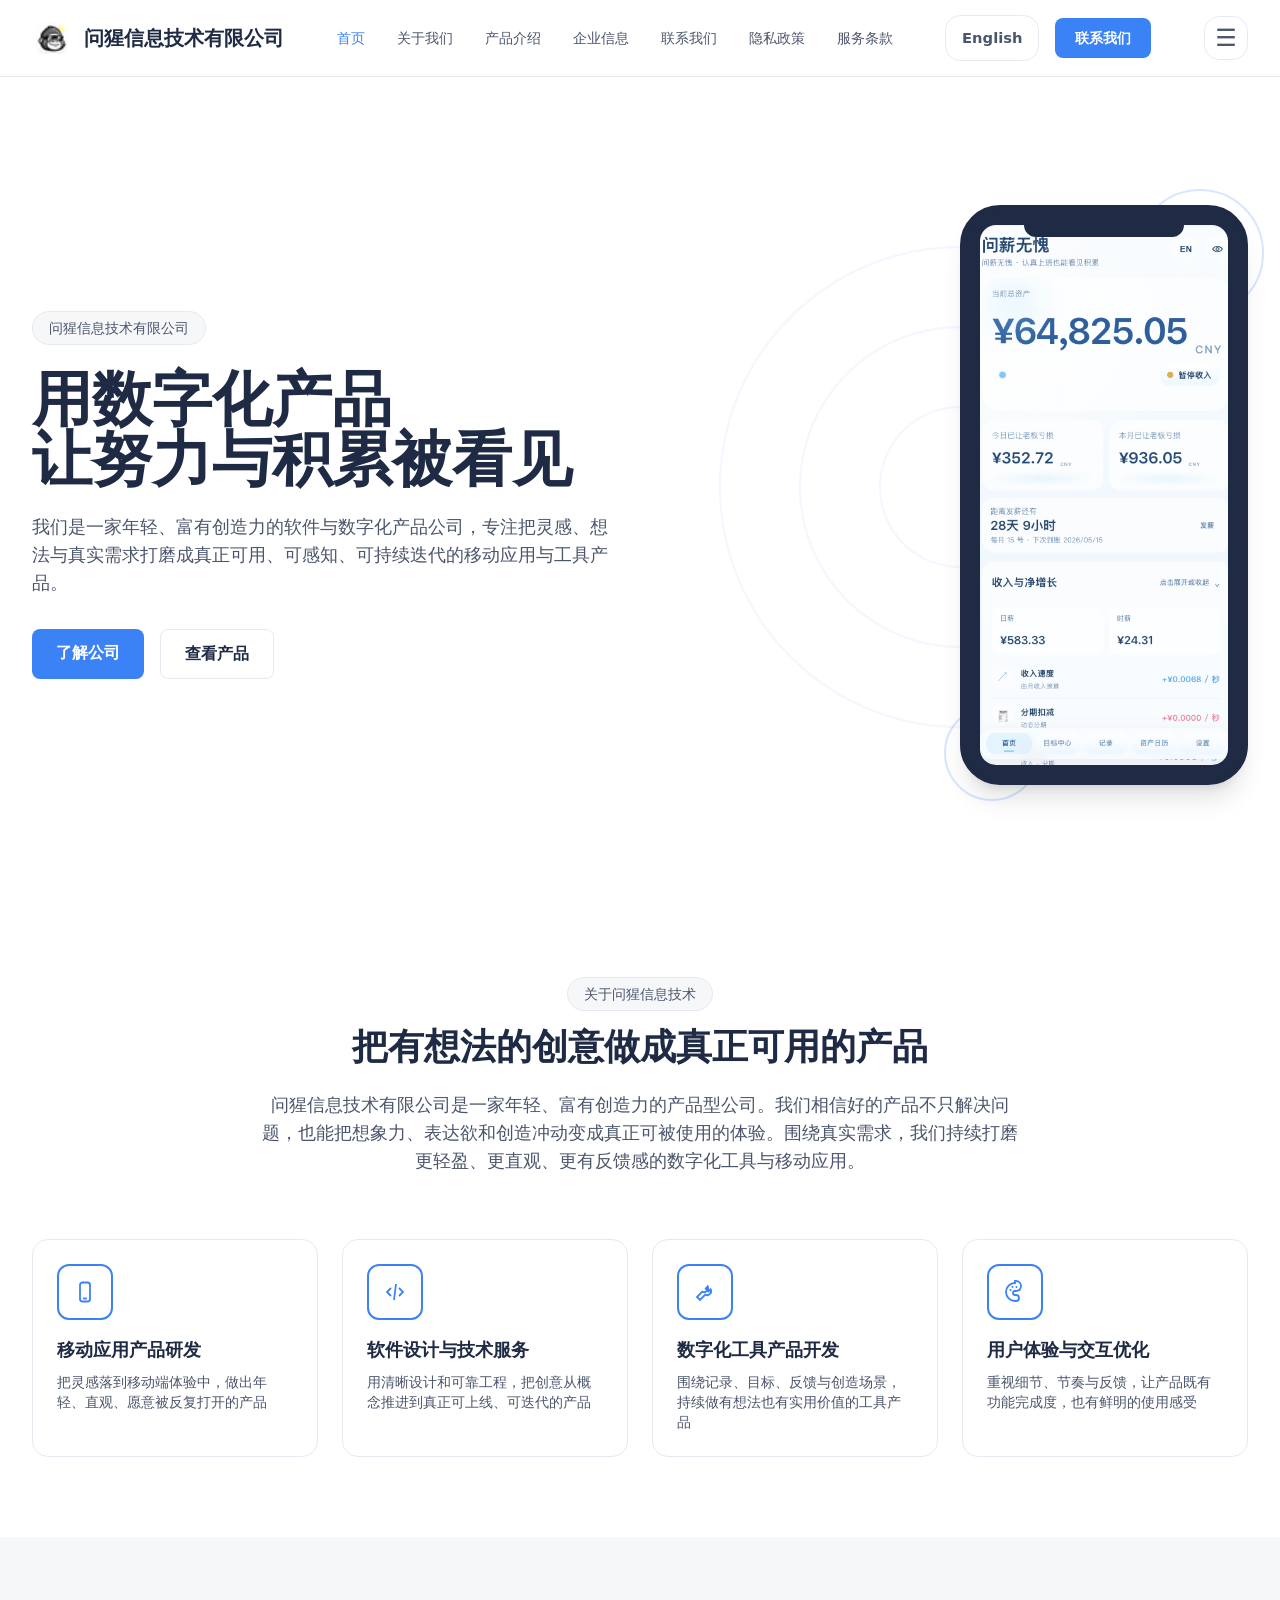
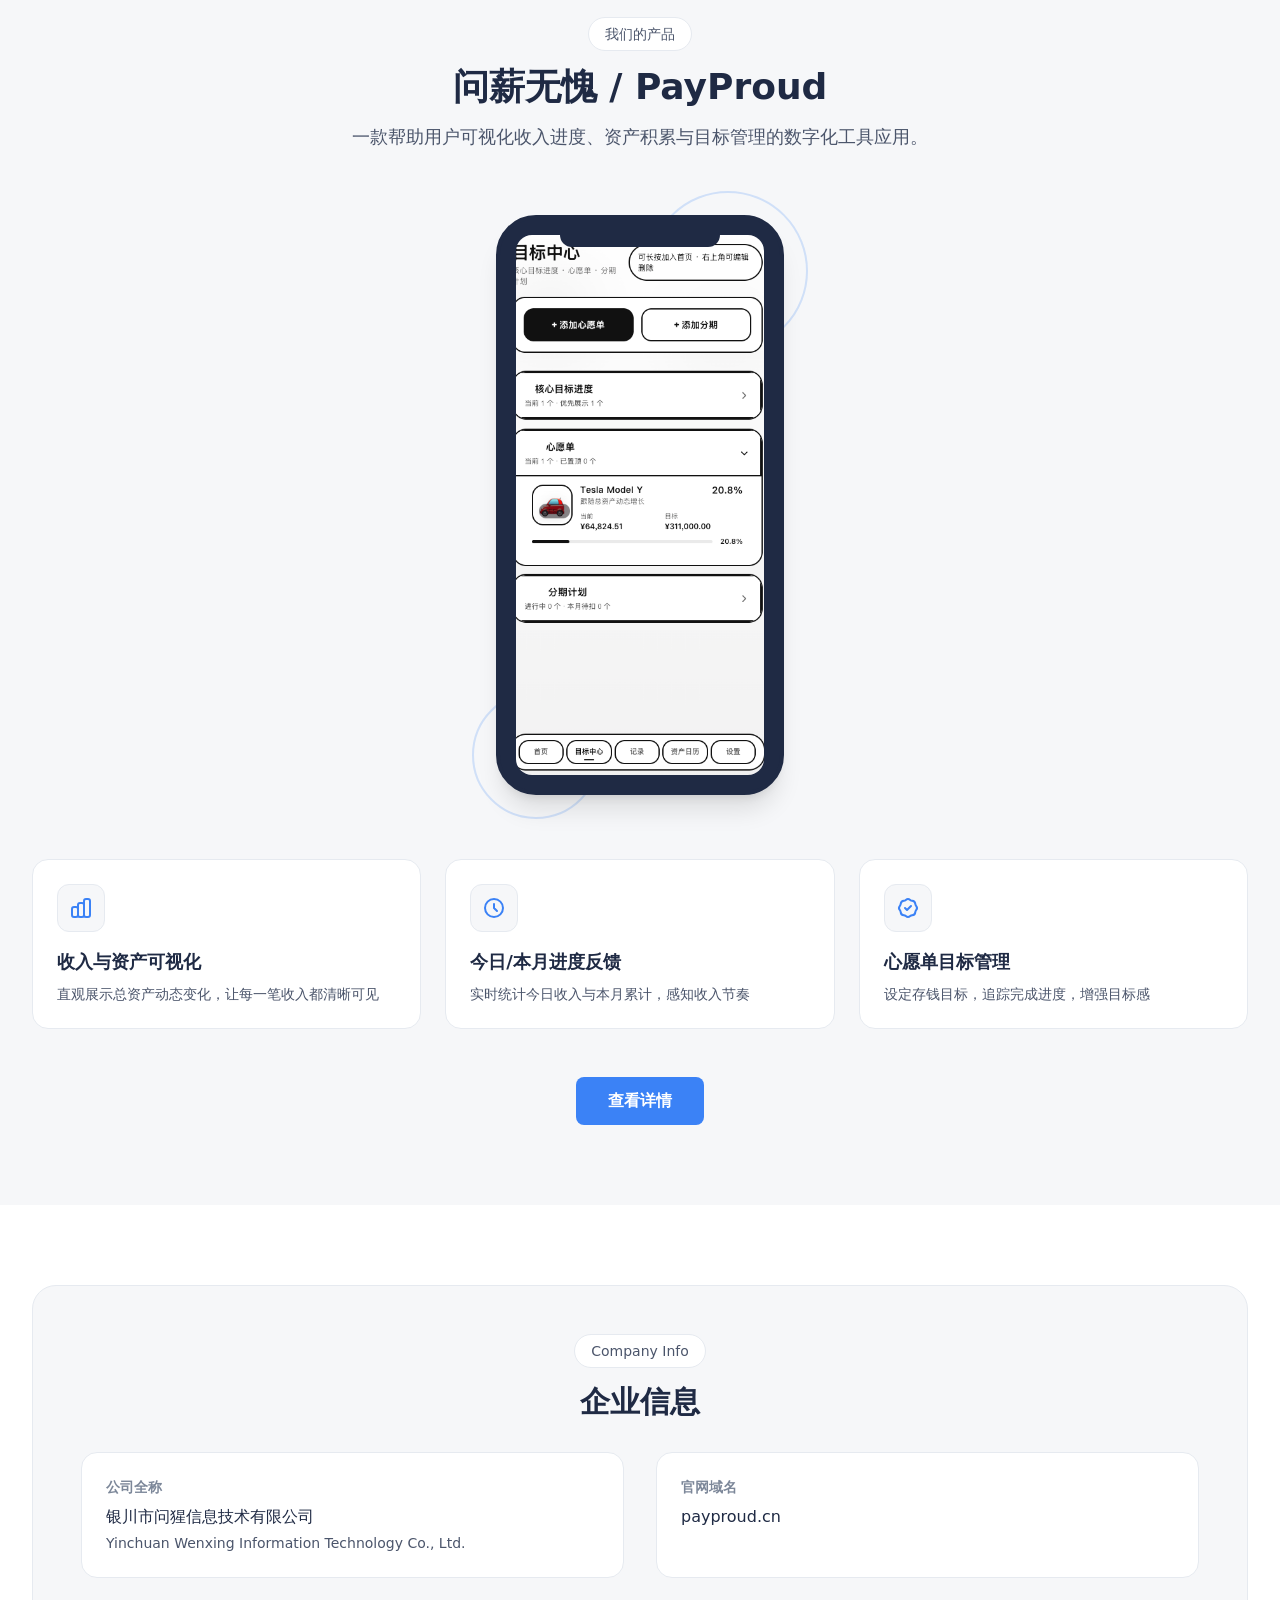
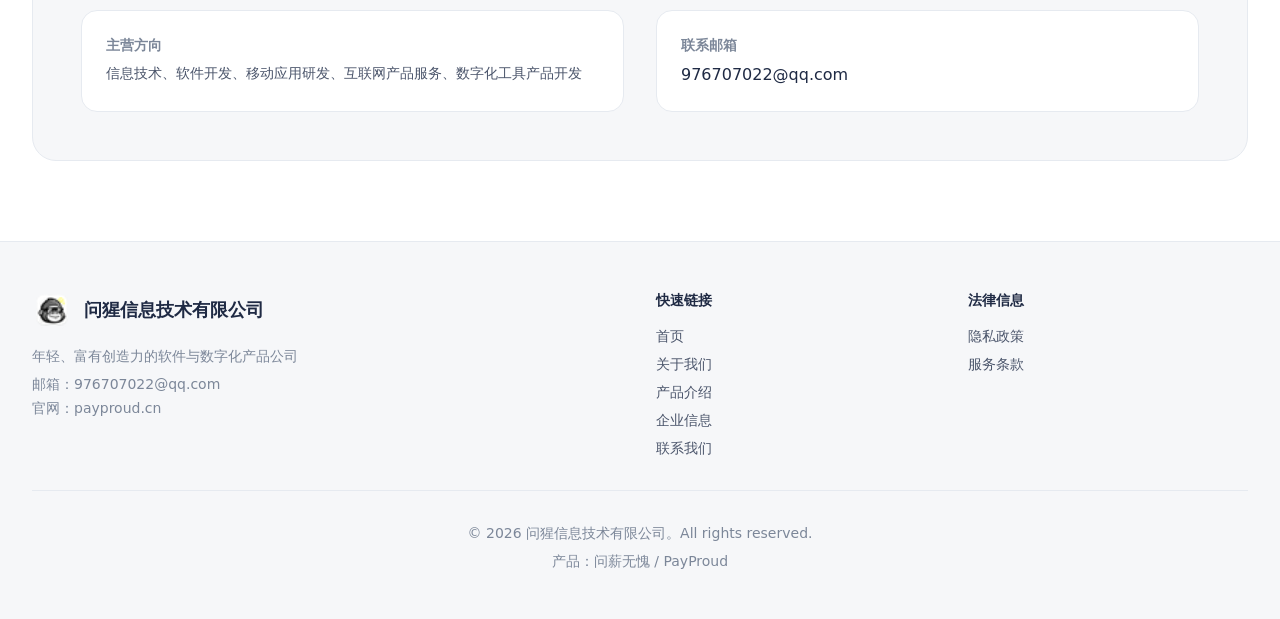
==== commit 96f980b4: "Add bilingual site and improve mobile navigation" ====
--- a/index.html
+++ b/index.html
@@ -9,7 +9,7 @@
     <link rel="stylesheet" href="assets/css/style.css" />
     <script src="assets/js/main.js" defer></script>
   </head>
-  <body data-page="home">
+  <body data-page="home" data-locale="zh">
     <div data-site-header></div>
     <main>
 <div class="min-h-screen bg-white">
@@ -246,7 +246,7 @@
                     官网域名
                   </h3>
                   <p class="text-[#1F2A44] font-medium">
-                    payproud.cn
+                    <a href="https://payproud.cn" class="hover:text-[#3B82F6] transition-colors">payproud.cn</a>
                   </p>
                 </div>
                 <div class="p-6 bg-white border border-[#E6EAF0] rounded-2xl">
@@ -262,7 +262,7 @@
                     联系邮箱
                   </h3>
                   <p class="text-[#1F2A44] font-medium">
-                    976707022@qq.com
+                    <a href="mailto:976707022@qq.com" class="hover:text-[#3B82F6] transition-colors">976707022@qq.com</a>
                   </p>
                 </div>
               </div>
--- a/assets/css/style.css
+++ b/assets/css/style.css
@@ -4625,6 +4625,27 @@
   display: none;
 }
 
+[data-site-header] .language-switch {
+  display: inline-flex;
+  align-items: center;
+  justify-content: center;
+  min-width: 4.75rem;
+  padding: 0.7rem 1rem;
+  border: 1px solid #E6EAF0;
+  border-radius: 0.95rem;
+  background: #FFFFFF;
+  color: #4B556B;
+  font-size: 0.92rem;
+  font-weight: 600;
+  transition: color 0.2s ease, border-color 0.2s ease, box-shadow 0.2s ease;
+}
+
+[data-site-header] .language-switch:hover {
+  color: #3B82F6;
+  border-color: #BFDBFE;
+  box-shadow: 0 10px 24px rgba(59, 130, 246, 0.08);
+}
+
 [data-site-header] [data-mobile-toggle] {
   display: flex;
   align-items: center;
@@ -4636,11 +4657,33 @@
   background: #FFFFFF;
 }
 
+[data-site-header] .mobile-menu-layer {
+  position: fixed;
+  inset: 0;
+  z-index: 45;
+}
+
+[data-site-header] .mobile-menu-backdrop {
+  position: absolute;
+  inset: 0;
+  background: rgba(15, 23, 42, 0.2);
+}
+
+[data-site-header] .mobile-menu-wrap {
+  position: relative;
+  z-index: 1;
+  display: flex;
+  justify-content: flex-end;
+  min-height: 100%;
+  padding: 5rem 1rem 1rem;
+}
+
 [data-site-header] .mobile-menu-panel {
   background: rgba(255, 255, 255, 0.96);
   border: 1px solid #E6EAF0;
   border-radius: 1.5rem;
   box-shadow: 0 24px 60px rgba(15, 23, 42, 0.08);
+  width: min(100%, 22rem);
 }
 
 [data-site-header] .mobile-menu-links a {
@@ -4669,6 +4712,24 @@
   font-weight: 700;
 }
 
+[data-site-header] .mobile-language-link {
+  display: inline-flex;
+  align-items: center;
+  justify-content: center;
+  margin-top: 0.75rem;
+  padding: 0.8rem 1rem;
+  border: 1px solid #E6EAF0;
+  border-radius: 1rem;
+  color: #1F2A44;
+  font-size: 0.95rem;
+  font-weight: 600;
+  background: #FFFFFF;
+}
+
+body.mobile-menu-open {
+  overflow: hidden;
+}
+
 .device-frame {
   position: relative;
 }
@@ -4714,8 +4775,7 @@
   }
 
   [data-site-header] .mobile-menu-actions {
-    display: grid;
-    grid-template-columns: repeat(2, minmax(0, 1fr));
+    display: block;
   }
 
   body main section {
